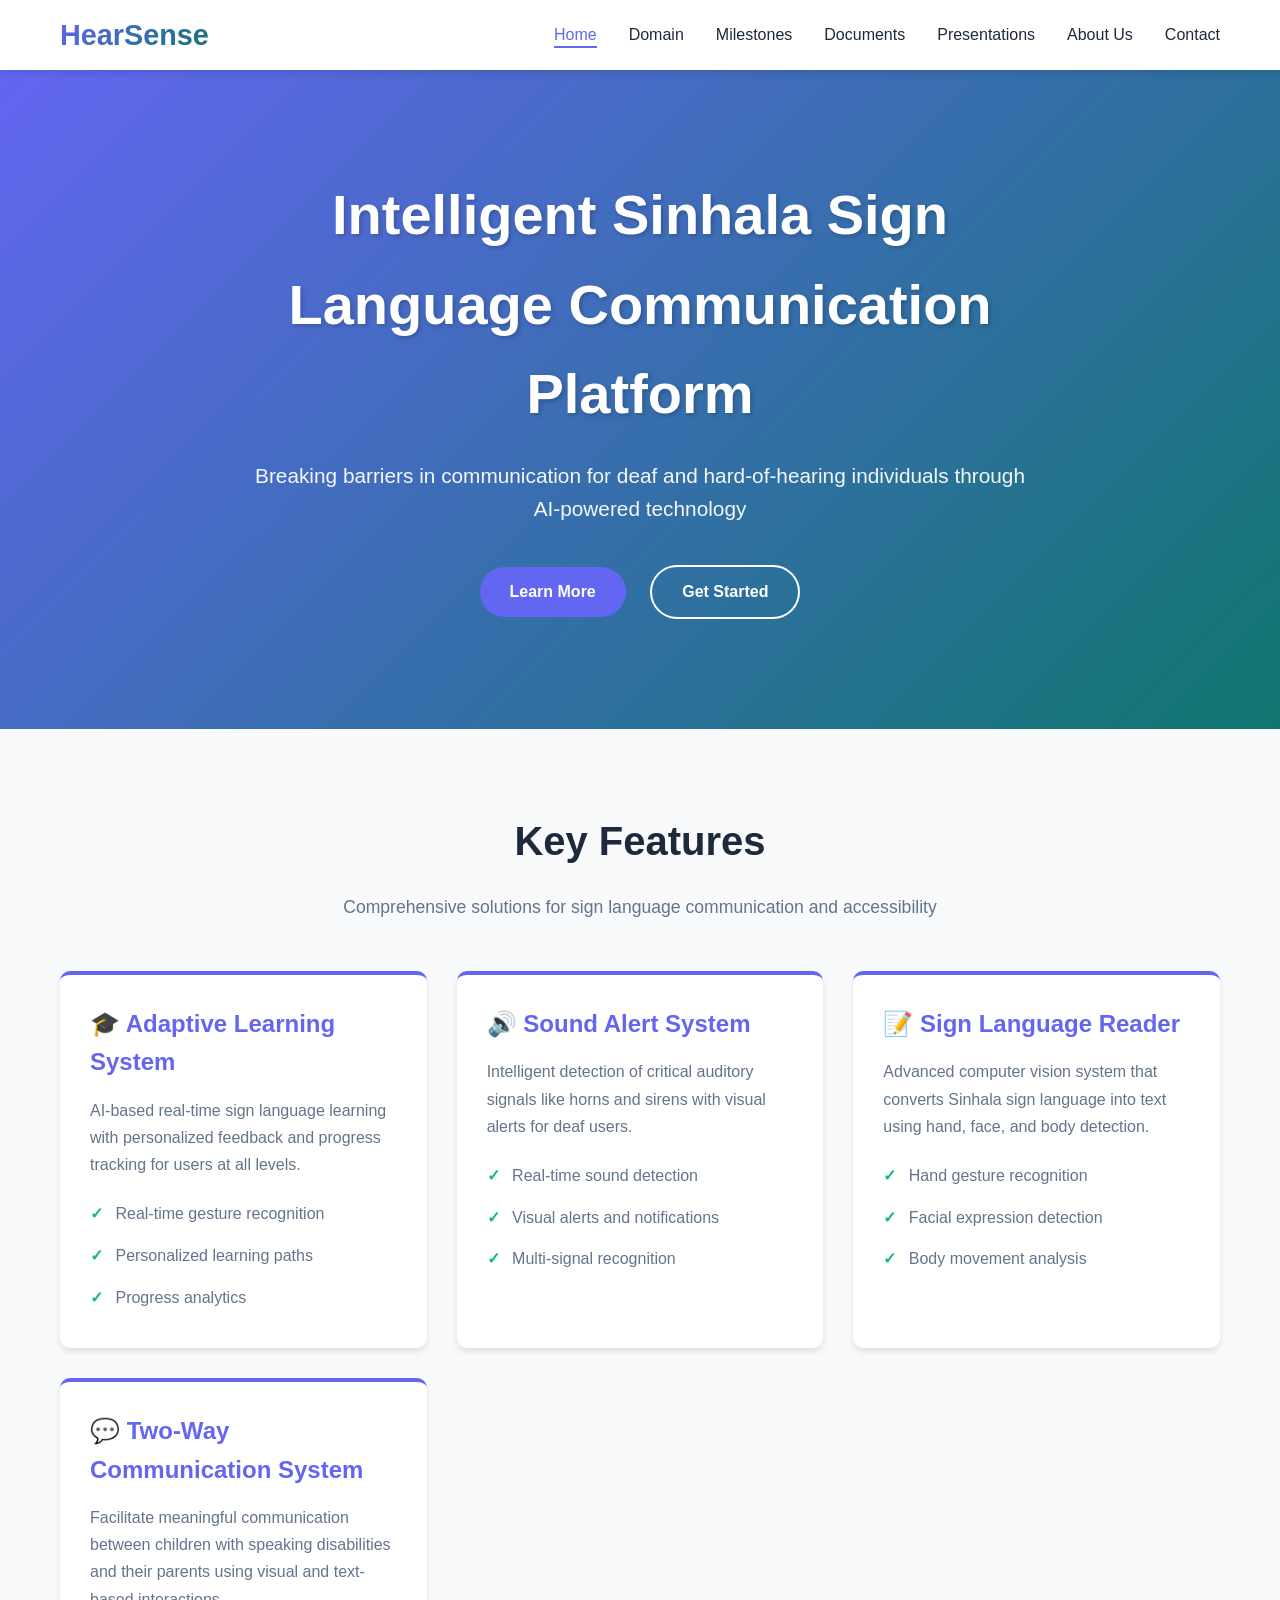
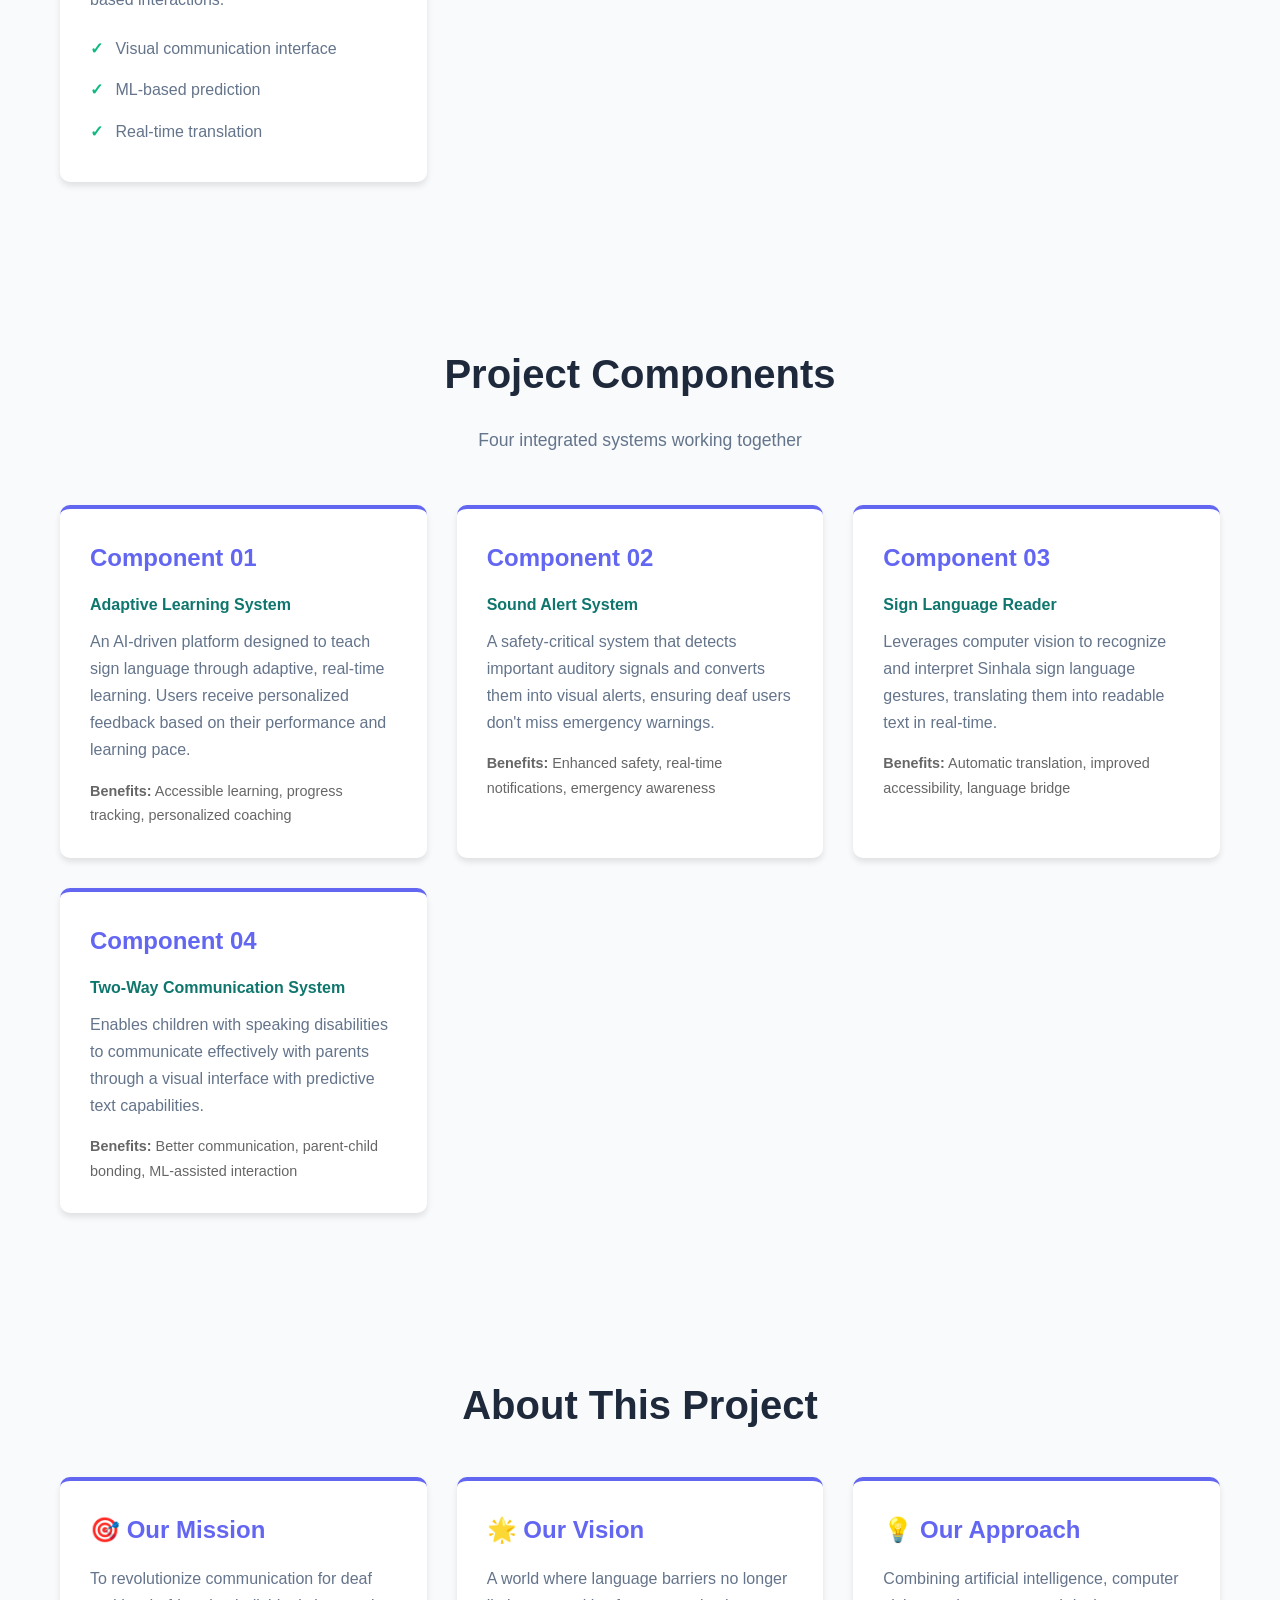
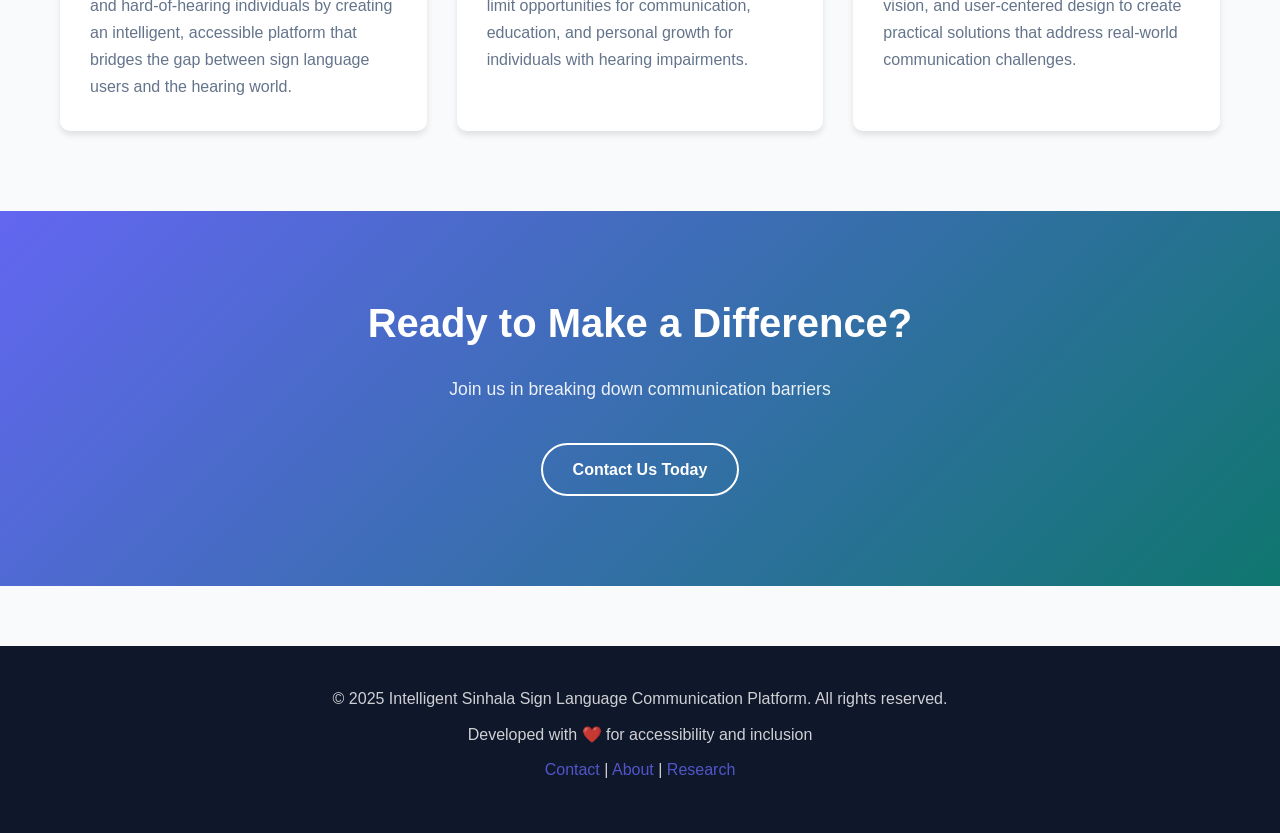
==== index.html @ 6fa2524b "Add responsive project website for Intelligent Sinhala Sign Language Communication Platform with all" ====
<!DOCTYPE html>
<html lang="en">
<head>
    <meta charset="UTF-8">
    <meta name="viewport" content="width=device-width, initial-scale=1.0">
    <title>Intelligent Sinhala Sign Language Communication Platform</title>
    <link rel="stylesheet" href="css/styles.css">
</head>
<body>
    <!-- Navigation -->
    <nav>
        <div class="navbar">
            <a href="index.html" class="logo">HearSense</a>
            <div class="menu-toggle">
                <span></span>
                <span></span>
                <span></span>
            </div>
            <ul class="nav-links">
                <li><a href="index.html">Home</a></li>
                <li><a href="domain.html">Domain</a></li>
                <li><a href="milestones.html">Milestones</a></li>
                <li><a href="documents.html">Documents</a></li>
                <li><a href="presentations.html">Presentations</a></li>
                <li><a href="about.html">About Us</a></li>
                <li><a href="contact.html">Contact</a></li>
            </ul>
        </div>
    </nav>

    <!-- Hero Section -->
    <section class="hero">
        <div class="hero-content">
            <h1>Intelligent Sinhala Sign Language Communication Platform</h1>
            <p>Breaking barriers in communication for deaf and hard-of-hearing individuals through AI-powered technology</p>
            <div>
                <a href="domain.html" class="btn btn-primary">Learn More</a>
                <a href="contact.html" class="btn btn-secondary">Get Started</a>
            </div>
        </div>
    </section>

    <!-- Features Section -->
    <section class="alternate">
        <div class="container">
            <h2 class="section-title">Key Features</h2>
            <p class="section-subtitle">Comprehensive solutions for sign language communication and accessibility</p>
            <div class="cards-grid">
                <div class="card">
                    <h3>🎓 Adaptive Learning System</h3>
                    <p>AI-based real-time sign language learning with personalized feedback and progress tracking for users at all levels.</p>
                    <ul>
                        <li>Real-time gesture recognition</li>
                        <li>Personalized learning paths</li>
                        <li>Progress analytics</li>
                    </ul>
                </div>

                <div class="card">
                    <h3>🔊 Sound Alert System</h3>
                    <p>Intelligent detection of critical auditory signals like horns and sirens with visual alerts for deaf users.</p>
                    <ul>
                        <li>Real-time sound detection</li>
                        <li>Visual alerts and notifications</li>
                        <li>Multi-signal recognition</li>
                    </ul>
                </div>

                <div class="card">
                    <h3>📝 Sign Language Reader</h3>
                    <p>Advanced computer vision system that converts Sinhala sign language into text using hand, face, and body detection.</p>
                    <ul>
                        <li>Hand gesture recognition</li>
                        <li>Facial expression detection</li>
                        <li>Body movement analysis</li>
                    </ul>
                </div>

                <div class="card">
                    <h3>💬 Two-Way Communication System</h3>
                    <p>Facilitate meaningful communication between children with speaking disabilities and their parents using visual and text-based interactions.</p>
                    <ul>
                        <li>Visual communication interface</li>
                        <li>ML-based prediction</li>
                        <li>Real-time translation</li>
                    </ul>
                </div>
            </div>
        </div>
    </section>

    <!-- Project Components Section -->
    <section>
        <div class="container">
            <h2 class="section-title">Project Components</h2>
            <p class="section-subtitle">Four integrated systems working together</p>
            <div class="cards-grid">
                <div class="card">
                    <h3>Component 01</h3>
                    <h4 style="color: #0f766e; margin-bottom: 10px;">Adaptive Learning System</h4>
                    <p>An AI-driven platform designed to teach sign language through adaptive, real-time learning. Users receive personalized feedback based on their performance and learning pace.</p>
                    <p style="margin-top: 15px; color: #666; font-size: 0.9rem;">
                        <strong>Benefits:</strong> Accessible learning, progress tracking, personalized coaching
                    </p>
                </div>

                <div class="card">
                    <h3>Component 02</h3>
                    <h4 style="color: #0f766e; margin-bottom: 10px;">Sound Alert System</h4>
                    <p>A safety-critical system that detects important auditory signals and converts them into visual alerts, ensuring deaf users don't miss emergency warnings.</p>
                    <p style="margin-top: 15px; color: #666; font-size: 0.9rem;">
                        <strong>Benefits:</strong> Enhanced safety, real-time notifications, emergency awareness
                    </p>
                </div>

                <div class="card">
                    <h3>Component 03</h3>
                    <h4 style="color: #0f766e; margin-bottom: 10px;">Sign Language Reader</h4>
                    <p>Leverages computer vision to recognize and interpret Sinhala sign language gestures, translating them into readable text in real-time.</p>
                    <p style="margin-top: 15px; color: #666; font-size: 0.9rem;">
                        <strong>Benefits:</strong> Automatic translation, improved accessibility, language bridge
                    </p>
                </div>

                <div class="card">
                    <h3>Component 04</h3>
                    <h4 style="color: #0f766e; margin-bottom: 10px;">Two-Way Communication System</h4>
                    <p>Enables children with speaking disabilities to communicate effectively with parents through a visual interface with predictive text capabilities.</p>
                    <p style="margin-top: 15px; color: #666; font-size: 0.9rem;">
                        <strong>Benefits:</strong> Better communication, parent-child bonding, ML-assisted interaction
                    </p>
                </div>
            </div>
        </div>
    </section>

    <!-- About Project Section -->
    <section class="alternate">
        <div class="container">
            <h2 class="section-title">About This Project</h2>
            <div class="cards-grid">
                <div class="card">
                    <h3>🎯 Our Mission</h3>
                    <p>To revolutionize communication for deaf and hard-of-hearing individuals by creating an intelligent, accessible platform that bridges the gap between sign language users and the hearing world.</p>
                </div>

                <div class="card">
                    <h3>🌟 Our Vision</h3>
                    <p>A world where language barriers no longer limit opportunities for communication, education, and personal growth for individuals with hearing impairments.</p>
                </div>

                <div class="card">
                    <h3>💡 Our Approach</h3>
                    <p>Combining artificial intelligence, computer vision, and user-centered design to create practical solutions that address real-world communication challenges.</p>
                </div>
            </div>
        </div>
    </section>

    <!-- CTA Section -->
    <section style="background: linear-gradient(135deg, #6366f1, #0f766e); color: white; text-align: center;">
        <div class="container">
            <h2 class="section-title" style="color: white;">Ready to Make a Difference?</h2>
            <p style="color: rgba(255,255,255,0.9); margin-bottom: 30px; font-size: 1.1rem;">
                Join us in breaking down communication barriers
            </p>
            <a href="contact.html" class="btn btn-secondary">Contact Us Today</a>
        </div>
    </section>

    <!-- Footer -->
    <footer>
        <div class="footer-content">
            <p>&copy; 2025 Intelligent Sinhala Sign Language Communication Platform. All rights reserved.</p>
            <p>Developed with ❤️ for accessibility and inclusion</p>
            <p>
                <a href="contact.html">Contact</a> | 
                <a href="about.html">About</a> | 
                <a href="domain.html">Research</a>
            </p>
        </div>
    </footer>

    <script src="js/main.js"></script>
</body>
</html>
---- css/styles.css ----
* {
    margin: 0;
    padding: 0;
    box-sizing: border-box;
}

:root {
    --primary-color: #6366f1;
    --secondary-color: #0f766e;
    --accent-color: #f97316;
    --dark-bg: #0f172a;
    --light-bg: #f8fafc;
    --text-dark: #1e293b;
    --text-light: #64748b;
    --border-color: #e2e8f0;
    --success-color: #10b981;
    --shadow: 0 4px 6px rgba(0, 0, 0, 0.1);
    --shadow-lg: 0 10px 25px rgba(0, 0, 0, 0.15);
}

body {
    font-family: 'Segoe UI', Tahoma, Geneva, Verdana, sans-serif;
    line-height: 1.6;
    color: var(--text-dark);
    background-color: var(--light-bg);
}

/* Navigation Bar */
nav {
    background: white;
    box-shadow: var(--shadow);
    position: sticky;
    top: 0;
    z-index: 1000;
    transition: all 0.3s ease;
}

.navbar {
    max-width: 1200px;
    margin: 0 auto;
    padding: 0 20px;
    display: flex;
    justify-content: space-between;
    align-items: center;
    height: 70px;
}

.logo {
    font-size: 1.8rem;
    font-weight: 700;
    background: linear-gradient(135deg, var(--primary-color), var(--secondary-color));
    -webkit-background-clip: text;
    -webkit-text-fill-color: transparent;
    background-clip: text;
    text-decoration: none;
}

.nav-links {
    display: flex;
    list-style: none;
    gap: 2rem;
    align-items: center;
}

.nav-links a {
    text-decoration: none;
    color: var(--text-dark);
    font-weight: 500;
    transition: color 0.3s ease;
    position: relative;
}

.nav-links a:hover {
    color: var(--primary-color);
}

.nav-links a::after {
    content: '';
    position: absolute;
    bottom: -5px;
    left: 0;
    width: 0;
    height: 2px;
    background: var(--primary-color);
    transition: width 0.3s ease;
}

.nav-links a:hover::after {
    width: 100%;
}

.nav-links a.active {
    color: var(--primary-color);
}

.nav-links a.active::after {
    width: 100%;
}

/* Mobile Menu */
.menu-toggle {
    display: none;
    flex-direction: column;
    cursor: pointer;
    gap: 5px;
}

.menu-toggle span {
    width: 25px;
    height: 3px;
    background: var(--text-dark);
    border-radius: 2px;
    transition: all 0.3s ease;
}

/* Hero Section */
.hero {
    background: linear-gradient(135deg, var(--primary-color), var(--secondary-color));
    color: white;
    padding: 100px 20px;
    text-align: center;
    min-height: 500px;
    display: flex;
    align-items: center;
    justify-content: center;
}

.hero-content {
    max-width: 800px;
    animation: fadeInUp 0.8s ease;
}

.hero h1 {
    font-size: 3.5rem;
    margin-bottom: 20px;
    font-weight: 800;
    text-shadow: 2px 2px 4px rgba(0, 0, 0, 0.2);
}

.hero p {
    font-size: 1.3rem;
    margin-bottom: 30px;
    opacity: 0.95;
}

.btn {
    display: inline-block;
    padding: 12px 30px;
    background: var(--accent-color);
    color: white;
    text-decoration: none;
    border: none;
    border-radius: 50px;
    cursor: pointer;
    font-size: 1rem;
    font-weight: 600;
    transition: all 0.3s ease;
    text-align: center;
    margin: 10px;
}

.btn:hover {
    transform: translateY(-2px);
    box-shadow: 0 6px 20px rgba(249, 115, 22, 0.4);
}

.btn-primary {
    background: var(--primary-color);
}

.btn-primary:hover {
    background: #4f46e5;
}

.btn-secondary {
    background: transparent;
    border: 2px solid white;
}

.btn-secondary:hover {
    background: white;
    color: var(--primary-color);
}

/* Container */
.container {
    max-width: 1200px;
    margin: 0 auto;
    padding: 0 20px;
}

/* Sections */
section {
    padding: 80px 20px;
}

section.alternate {
    background: var(--light-bg);
}

.section-title {
    text-align: center;
    font-size: 2.5rem;
    margin-bottom: 20px;
    color: var(--text-dark);
    font-weight: 800;
}

.section-subtitle {
    text-align: center;
    color: var(--text-light);
    font-size: 1.1rem;
    margin-bottom: 50px;
}

/* Cards */
.cards-grid {
    display: grid;
    grid-template-columns: repeat(auto-fit, minmax(280px, 1fr));
    gap: 30px;
    margin-top: 40px;
}

.card {
    background: white;
    border-radius: 10px;
    padding: 30px;
    box-shadow: var(--shadow);
    transition: all 0.3s ease;
    border-top: 4px solid var(--primary-color);
}

.card:hover {
    transform: translateY(-5px);
    box-shadow: var(--shadow-lg);
}

.card h3 {
    color: var(--primary-color);
    margin-bottom: 15px;
    font-size: 1.5rem;
}

.card p {
    color: var(--text-light);
    line-height: 1.7;
}

.card ul {
    list-style: none;
    margin-top: 15px;
}

.card ul li {
    padding: 8px 0;
    color: var(--text-light);
}

.card ul li:before {
    content: "✓ ";
    color: var(--success-color);
    font-weight: bold;
    margin-right: 8px;
}

/* Timeline */
.timeline {
    position: relative;
    padding: 20px 0;
}

.timeline-item {
    margin-bottom: 40px;
    padding-left: 50px;
    position: relative;
}

.timeline-item:before {
    content: '';
    position: absolute;
    left: 0;
    top: 0;
    width: 30px;
    height: 30px;
    background: var(--primary-color);
    border-radius: 50%;
    border: 3px solid white;
    box-shadow: 0 0 0 3px var(--primary-color);
}

.timeline-item:last-child:after {
    content: none;
}

.timeline-item.completed:before {
    background: var(--success-color);
    box-shadow: 0 0 0 3px var(--success-color);
}

.timeline-item h4 {
    color: var(--text-dark);
    font-size: 1.2rem;
    margin-bottom: 5px;
}

.timeline-item .date {
    color: var(--text-light);
    font-size: 0.9rem;
    margin-bottom: 8px;
}

.timeline-item p {
    color: var(--text-light);
}

/* Dropdown */
.dropdown {
    position: relative;
    display: inline-block;
    width: 100%;
}

.dropdown-btn {
    background-color: var(--primary-color);
    color: white;
    padding: 15px 20px;
    font-size: 1rem;
    border: none;
    cursor: pointer;
    width: 100%;
    border-radius: 5px;
    transition: background-color 0.3s ease;
    display: flex;
    justify-content: space-between;
    align-items: center;
}

.dropdown-btn:hover {
    background-color: #4f46e5;
}

.dropdown-content {
    display: none;
    position: absolute;
    background-color: white;
    min-width: 100%;
    box-shadow: var(--shadow-lg);
    z-index: 1;
    border-radius: 5px;
    margin-top: 10px;
    overflow: hidden;
}

.dropdown-content.show {
    display: block;
    animation: slideDown 0.3s ease;
}

.dropdown-content a {
    color: var(--text-dark);
    padding: 15px 20px;
    text-decoration: none;
    display: block;
    transition: all 0.3s ease;
}

.dropdown-content a:hover {
    background-color: var(--light-bg);
    padding-left: 30px;
}

/* Forms */
.form-group {
    margin-bottom: 20px;
}

.form-group label {
    display: block;
    margin-bottom: 8px;
    color: var(--text-dark);
    font-weight: 600;
}

.form-group input,
.form-group textarea {
    width: 100%;
    padding: 12px 15px;
    border: 1px solid var(--border-color);
    border-radius: 5px;
    font-family: inherit;
    font-size: 1rem;
    transition: border-color 0.3s ease;
}

.form-group input:focus,
.form-group textarea:focus {
    outline: none;
    border-color: var(--primary-color);
    box-shadow: 0 0 0 3px rgba(99, 102, 241, 0.1);
}

.form-group textarea {
    resize: vertical;
    min-height: 150px;
}

/* Contact Info */
.contact-info {
    display: grid;
    grid-template-columns: repeat(auto-fit, minmax(250px, 1fr));
    gap: 30px;
    margin-bottom: 40px;
}

.contact-item {
    background: white;
    padding: 25px;
    border-radius: 10px;
    box-shadow: var(--shadow);
    text-align: center;
}

.contact-item h3 {
    color: var(--primary-color);
    margin-bottom: 10px;
}

.contact-item p {
    color: var(--text-light);
}

.contact-item a {
    color: var(--primary-color);
    text-decoration: none;
    font-weight: 600;
}

/* Team Members */
.team-grid {
    display: grid;
    grid-template-columns: repeat(auto-fit, minmax(200px, 1fr));
    gap: 30px;
    margin-top: 40px;
}

.team-member {
    text-align: center;
    background: white;
    padding: 25px;
    border-radius: 10px;
    box-shadow: var(--shadow);
    transition: all 0.3s ease;
}

.team-member:hover {
    transform: translateY(-5px);
    box-shadow: var(--shadow-lg);
}

.team-member-avatar {
    width: 120px;
    height: 120px;
    background: linear-gradient(135deg, var(--primary-color), var(--secondary-color));
    border-radius: 50%;
    margin: 0 auto 15px;
    display: flex;
    align-items: center;
    justify-content: center;
    font-size: 3rem;
    color: white;
    overflow: hidden;
}

.team-member-avatar img {
    width: 100%;
    height: 100%;
    object-fit: cover;
    border-radius: 50%;
}

.team-member h3 {
    color: var(--text-dark);
    margin-bottom: 5px;
}

.team-member .role {
    color: var(--primary-color);
    font-size: 0.9rem;
    font-weight: 600;
    margin-bottom: 10px;
}

.team-member .department {
    color: var(--text-light);
    font-size: 0.85rem;
    margin-bottom: 5px;
}

.team-member .email {
    color: var(--text-light);
    font-size: 0.9rem;
    word-break: break-all;
}

/* Footer */
footer {
    background: var(--dark-bg);
    color: white;
    padding: 40px 20px;
    text-align: center;
    margin-top: 60px;
}

.footer-content {
    max-width: 1200px;
    margin: 0 auto;
}

footer p {
    margin-bottom: 10px;
    opacity: 0.8;
}

footer a {
    color: var(--primary-color);
    text-decoration: none;
}

footer a:hover {
    text-decoration: underline;
}

/* Document/Presentation List */
.file-list {
    list-style: none;
}

.file-item {
    background: white;
    padding: 20px;
    margin-bottom: 15px;
    border-radius: 8px;
    box-shadow: var(--shadow);
    display: flex;
    justify-content: space-between;
    align-items: center;
    transition: all 0.3s ease;
}

.file-item:hover {
    transform: translateX(5px);
    box-shadow: var(--shadow-lg);
}

.file-info h4 {
    margin-bottom: 5px;
    color: var(--text-dark);
}

.file-info p {
    color: var(--text-light);
    font-size: 0.9rem;
}

.file-actions {
    display: flex;
    gap: 10px;
}

.file-actions a,
.file-actions button {
    padding: 8px 15px;
    border-radius: 5px;
    text-decoration: none;
    font-size: 0.9rem;
    border: none;
    cursor: pointer;
    transition: all 0.3s ease;
}

.btn-download {
    background: var(--success-color);
    color: white;
}

.btn-download:hover {
    background: #059669;
}

.btn-view {
    background: var(--primary-color);
    color: white;
}

.btn-view:hover {
    background: #4f46e5;
}

/* Animations */
@keyframes fadeInUp {
    from {
        opacity: 0;
        transform: translateY(30px);
    }
    to {
        opacity: 1;
        transform: translateY(0);
    }
}

@keyframes slideDown {
    from {
        opacity: 0;
        transform: translateY(-10px);
    }
    to {
        opacity: 1;
        transform: translateY(0);
    }
}

@keyframes pulse {
    0%, 100% {
        opacity: 1;
    }
    50% {
        opacity: 0.7;
    }
}

.pulse {
    animation: pulse 2s infinite;
}

/* Responsive Design */
@media (max-width: 768px) {
    .nav-links {
        gap: 1rem;
    }

    .nav-links a {
        font-size: 0.9rem;
    }

    .hero h1 {
        font-size: 2rem;
    }

    .hero p {
        font-size: 1rem;
    }

    .section-title {
        font-size: 2rem;
    }

    .cards-grid {
        grid-template-columns: 1fr;
    }

    section {
        padding: 50px 20px;
    }

    .file-item {
        flex-direction: column;
        align-items: flex-start;
    }

    .file-actions {
        width: 100%;
        margin-top: 15px;
    }

    .file-actions a,
    .file-actions button {
        flex: 1;
        text-align: center;
    }

    .team-grid {
        grid-template-columns: repeat(auto-fit, minmax(150px, 1fr));
    }
}

@media (max-width: 600px) {
    .nav-links {
        gap: 0.5rem;
    }

    .nav-links a {
        font-size: 0.8rem;
    }

    .menu-toggle {
        display: flex;
    }

    .nav-links {
        display: none;
        position: absolute;
        top: 70px;
        left: 0;
        right: 0;
        background: white;
        flex-direction: column;
        gap: 0;
        box-shadow: var(--shadow-lg);
        border-radius: 0 0 10px 10px;
    }

    .nav-links.mobile-active {
        display: flex;
    }

    .nav-links a {
        padding: 15px 20px;
        border-bottom: 1px solid var(--border-color);
    }

    .hero h1 {
        font-size: 1.5rem;
    }

    .hero p {
        font-size: 0.9rem;
    }

    .btn {
        padding: 10px 20px;
        font-size: 0.9rem;
    }

    .section-title {
        font-size: 1.5rem;
    }

    .timeline-item {
        padding-left: 40px;
    }

    .dropdown-content {
        min-width: 200px;
    }
}
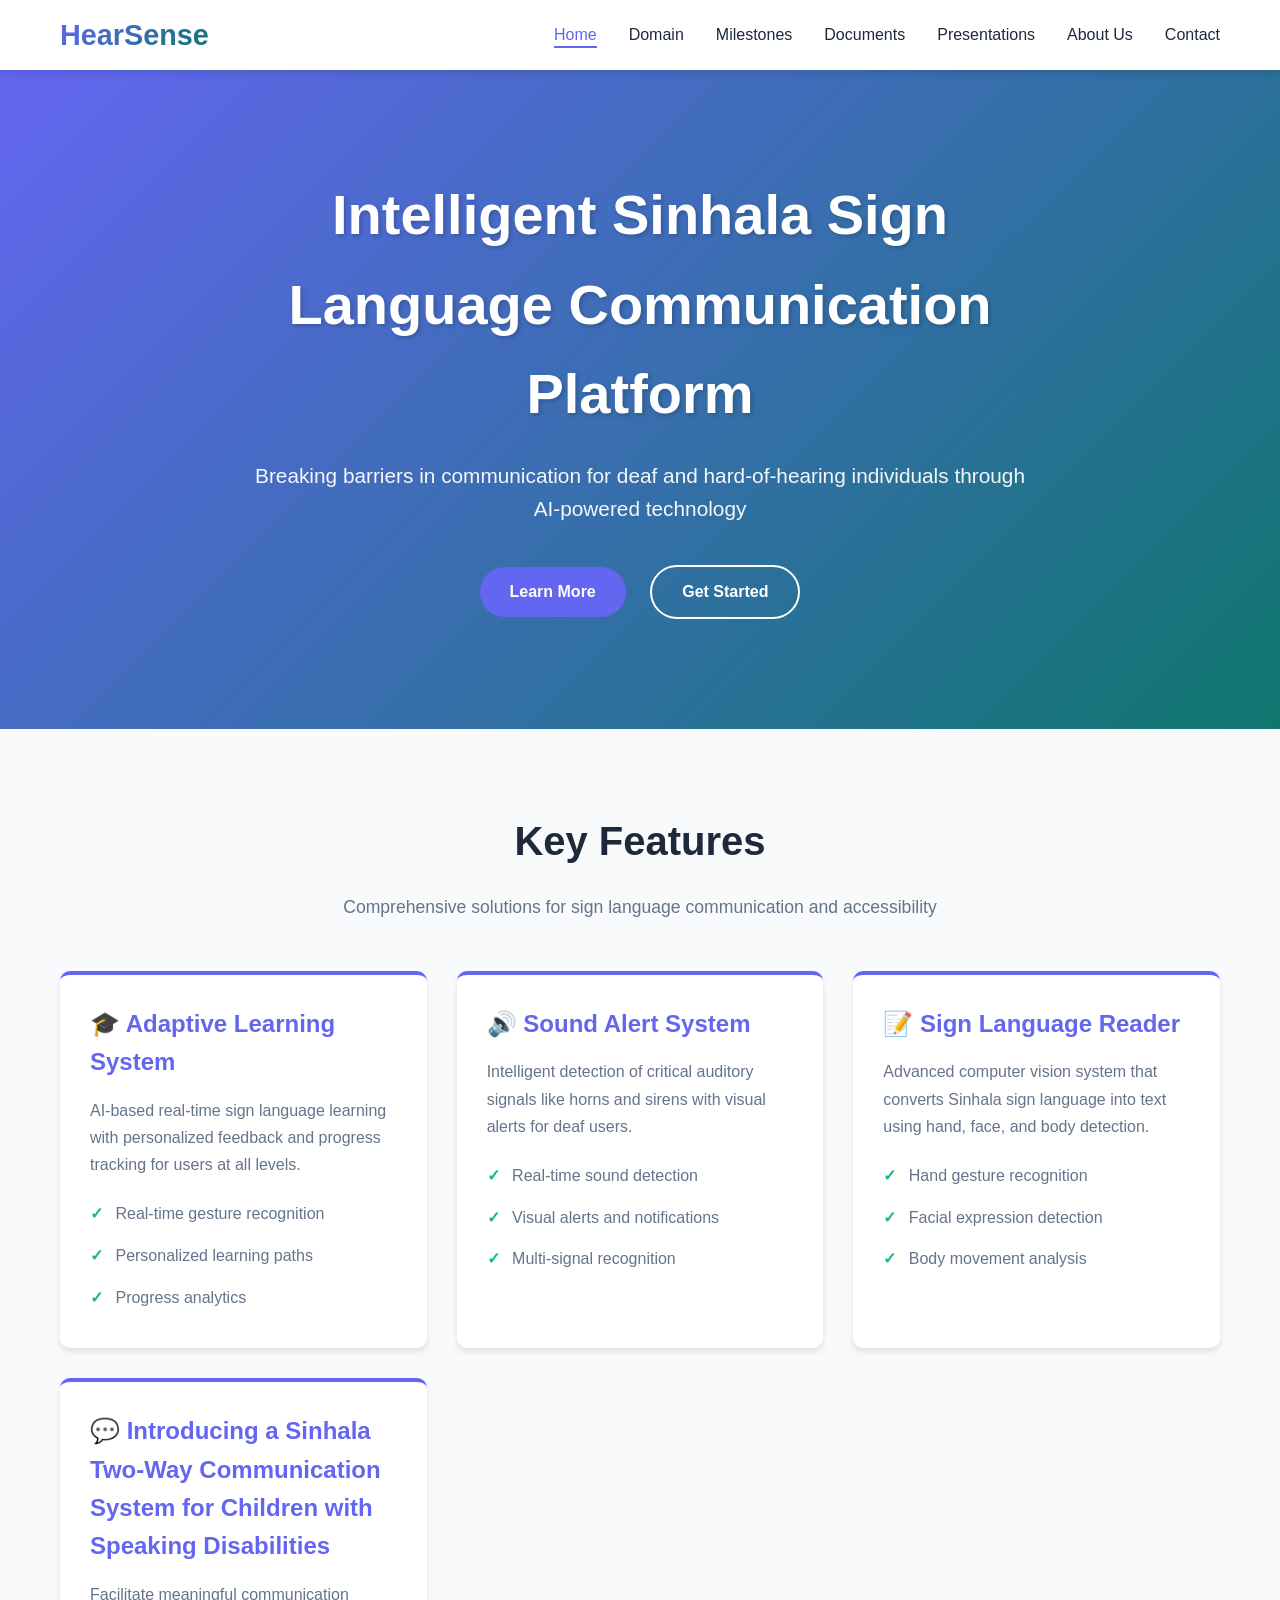
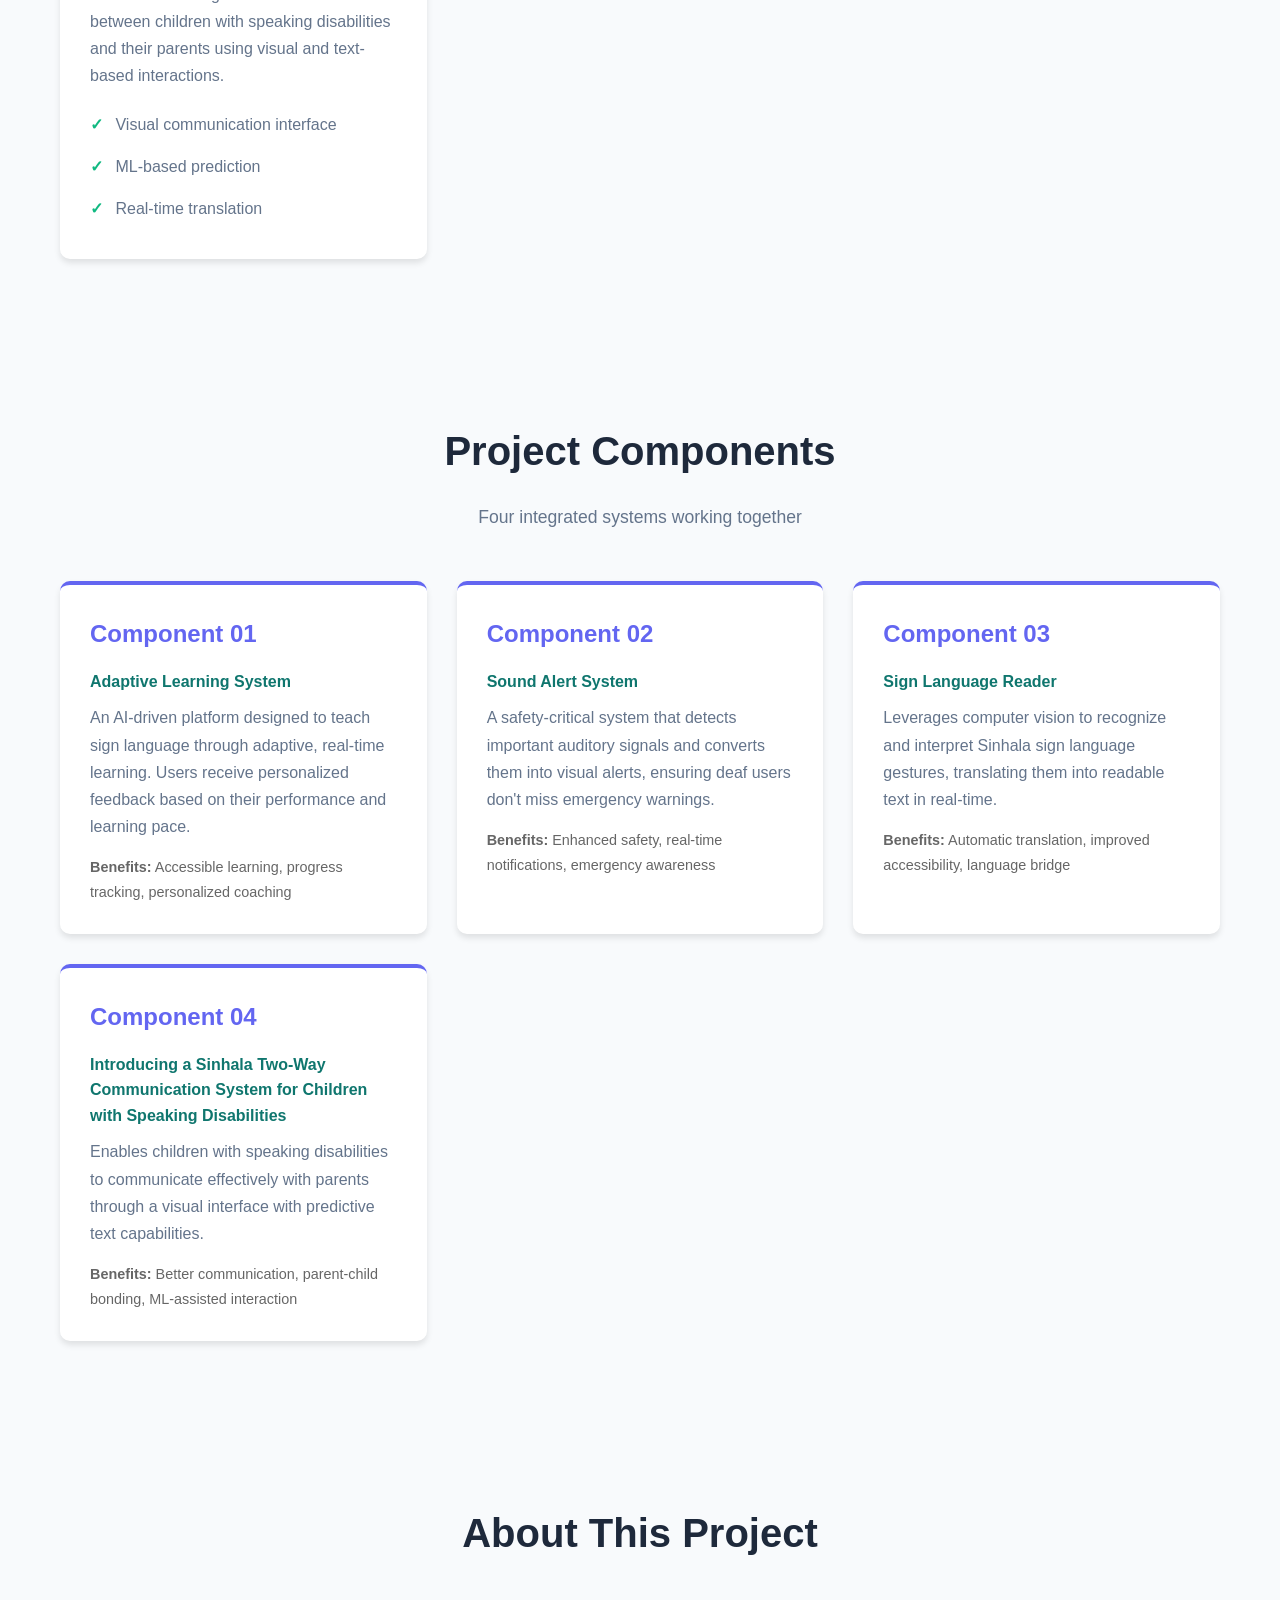
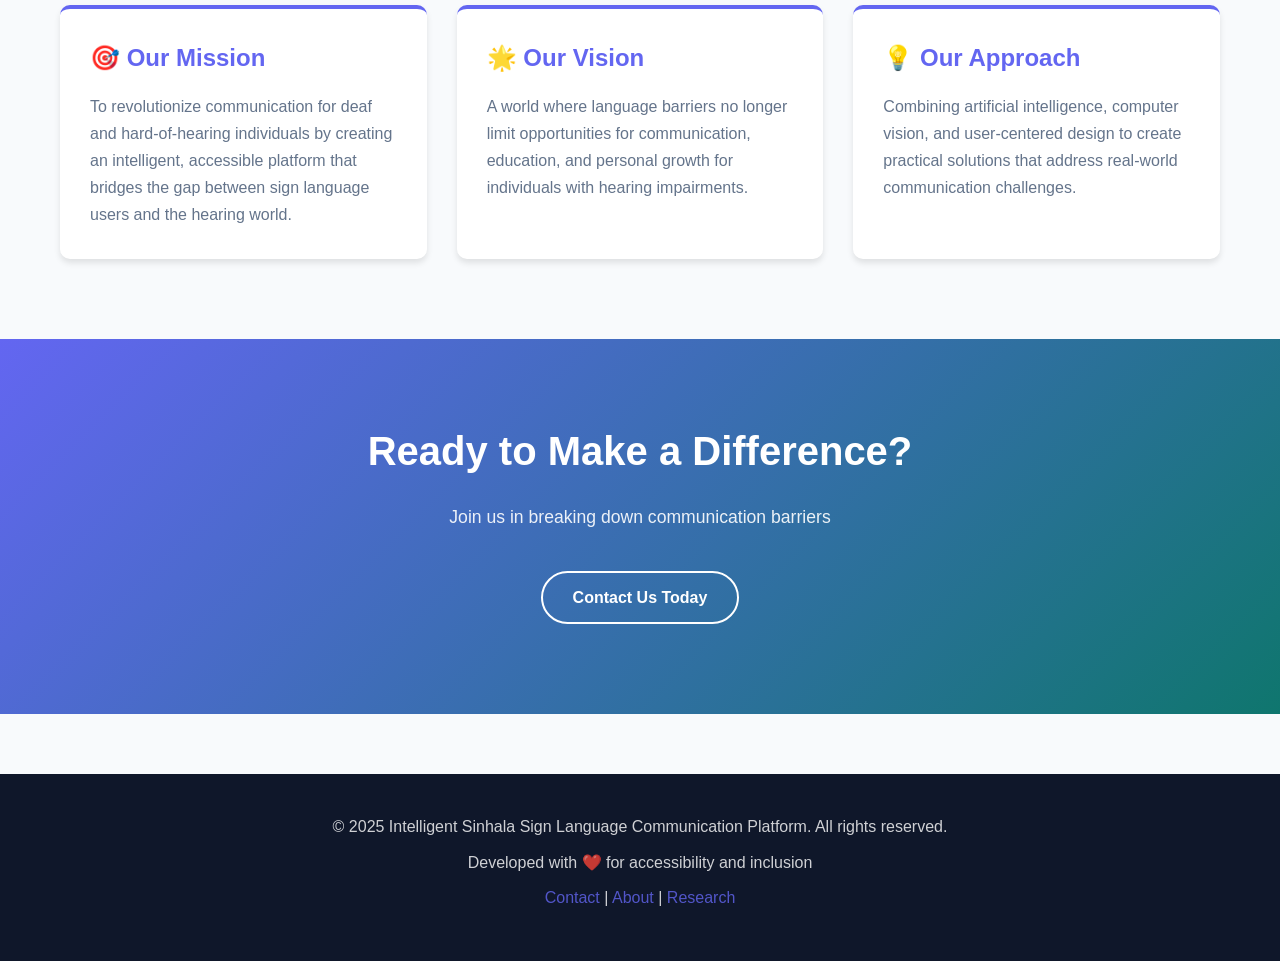
==== commit e5ef8785: "Add final reports; update project text and contact" ====
--- a/index.html
+++ b/index.html
@@ -77,7 +77,7 @@
                 </div>
 
                 <div class="card">
-                    <h3>💬 Two-Way Communication System</h3>
+                    <h3>💬 Introducing a Sinhala Two-Way Communication System for Children with Speaking Disabilities</h3>
                     <p>Facilitate meaningful communication between children with speaking disabilities and their parents using visual and text-based interactions.</p>
                     <ul>
                         <li>Visual communication interface</li>
@@ -124,7 +124,7 @@
 
                 <div class="card">
                     <h3>Component 04</h3>
-                    <h4 style="color: #0f766e; margin-bottom: 10px;">Two-Way Communication System</h4>
+                    <h4 style="color: #0f766e; margin-bottom: 10px;">Introducing a Sinhala Two-Way Communication System for Children with Speaking Disabilities</h4>
                     <p>Enables children with speaking disabilities to communicate effectively with parents through a visual interface with predictive text capabilities.</p>
                     <p style="margin-top: 15px; color: #666; font-size: 0.9rem;">
                         <strong>Benefits:</strong> Better communication, parent-child bonding, ML-assisted interaction
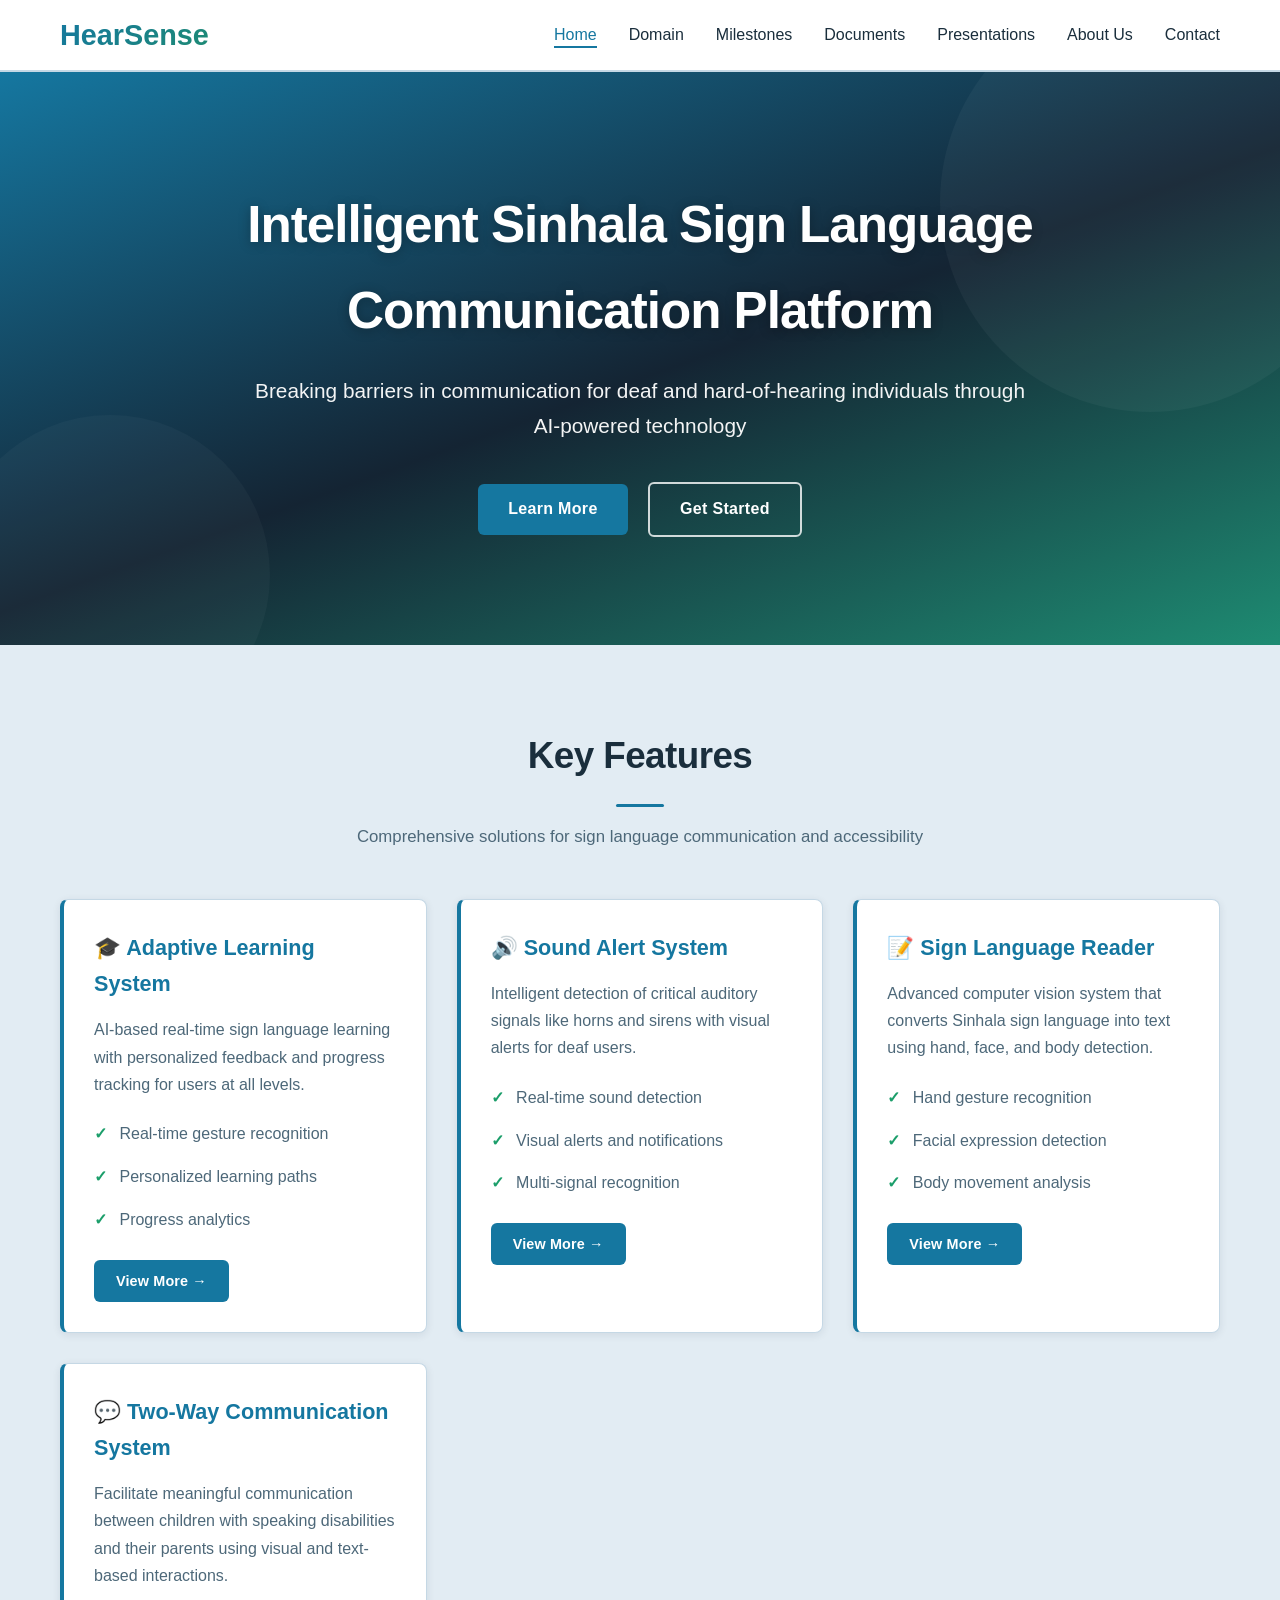
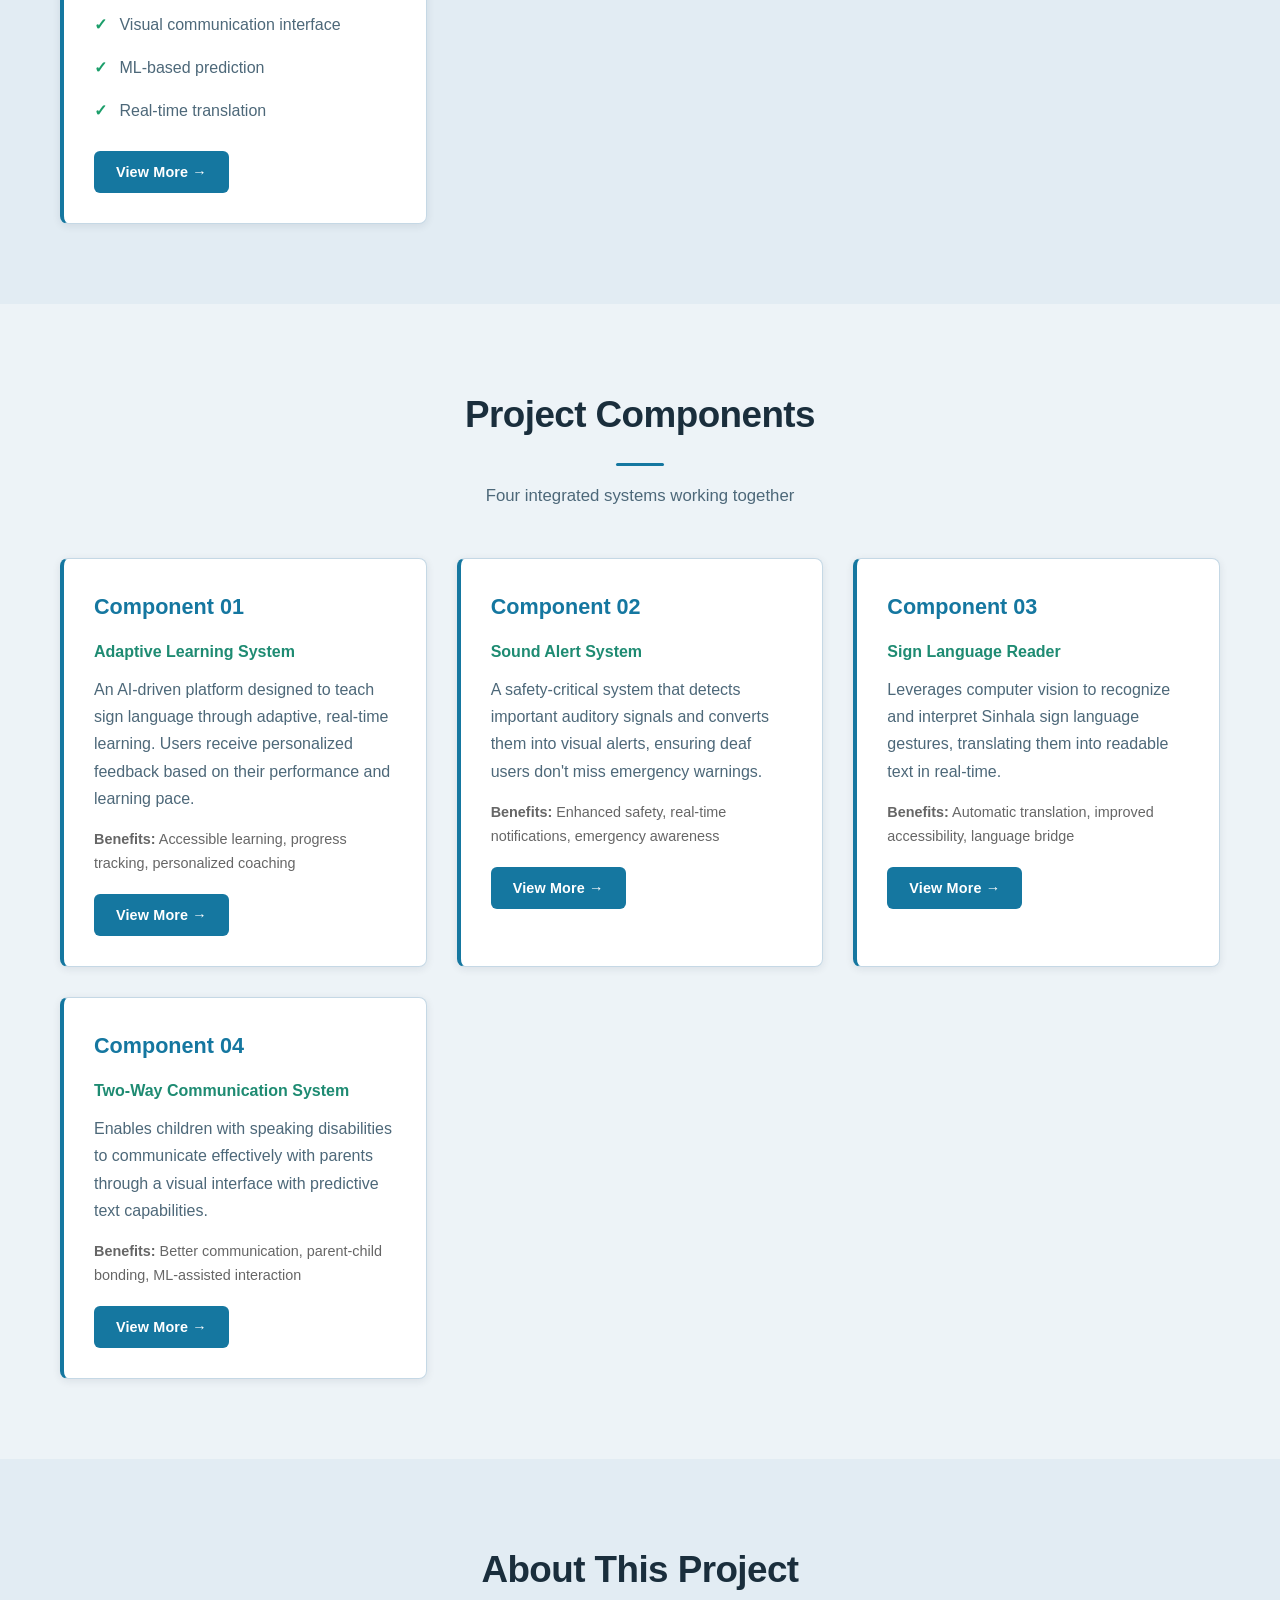
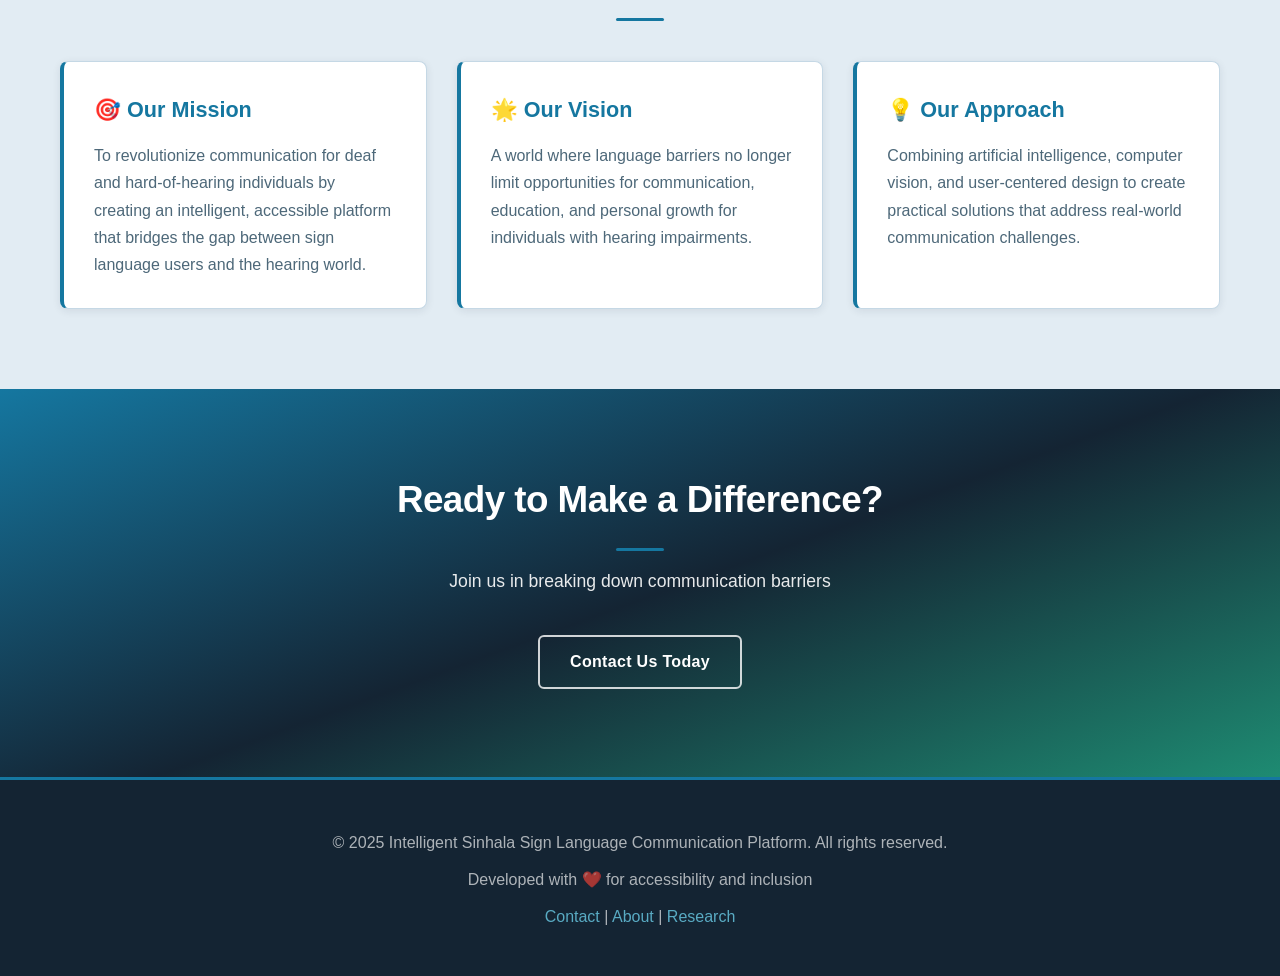
==== commit 9d31a208: "update website" ====
--- a/index.html
+++ b/index.html
@@ -54,6 +54,7 @@
                         <li>Personalized learning paths</li>
                         <li>Progress analytics</li>
                     </ul>
+                    <a href="component01.html" class="btn-view-more">View More →</a>
                 </div>
 
                 <div class="card">
@@ -64,6 +65,7 @@
                         <li>Visual alerts and notifications</li>
                         <li>Multi-signal recognition</li>
                     </ul>
+                    <a href="component02.html" class="btn-view-more">View More →</a>
                 </div>
 
                 <div class="card">
@@ -74,16 +76,18 @@
                         <li>Facial expression detection</li>
                         <li>Body movement analysis</li>
                     </ul>
+                    <a href="component03.html" class="btn-view-more">View More →</a>
                 </div>
 
                 <div class="card">
-                    <h3>💬 Introducing a Sinhala Two-Way Communication System for Children with Speaking Disabilities</h3>
+                    <h3>💬 Two-Way Communication System</h3>
                     <p>Facilitate meaningful communication between children with speaking disabilities and their parents using visual and text-based interactions.</p>
                     <ul>
                         <li>Visual communication interface</li>
                         <li>ML-based prediction</li>
                         <li>Real-time translation</li>
                     </ul>
+                    <a href="component04.html" class="btn-view-more">View More →</a>
                 </div>
             </div>
         </div>
@@ -97,38 +101,42 @@
             <div class="cards-grid">
                 <div class="card">
                     <h3>Component 01</h3>
-                    <h4 style="color: #0f766e; margin-bottom: 10px;">Adaptive Learning System</h4>
+                    <h4 style="color: #1e8b72; margin-bottom: 10px;">Adaptive Learning System</h4>
                     <p>An AI-driven platform designed to teach sign language through adaptive, real-time learning. Users receive personalized feedback based on their performance and learning pace.</p>
                     <p style="margin-top: 15px; color: #666; font-size: 0.9rem;">
                         <strong>Benefits:</strong> Accessible learning, progress tracking, personalized coaching
                     </p>
+                    <a href="component01.html" class="btn-view-more">View More →</a>
                 </div>
 
                 <div class="card">
                     <h3>Component 02</h3>
-                    <h4 style="color: #0f766e; margin-bottom: 10px;">Sound Alert System</h4>
+                    <h4 style="color: #1e8b72; margin-bottom: 10px;">Sound Alert System</h4>
                     <p>A safety-critical system that detects important auditory signals and converts them into visual alerts, ensuring deaf users don't miss emergency warnings.</p>
                     <p style="margin-top: 15px; color: #666; font-size: 0.9rem;">
                         <strong>Benefits:</strong> Enhanced safety, real-time notifications, emergency awareness
                     </p>
+                    <a href="component02.html" class="btn-view-more">View More →</a>
                 </div>
 
                 <div class="card">
                     <h3>Component 03</h3>
-                    <h4 style="color: #0f766e; margin-bottom: 10px;">Sign Language Reader</h4>
+                    <h4 style="color: #1e8b72; margin-bottom: 10px;">Sign Language Reader</h4>
                     <p>Leverages computer vision to recognize and interpret Sinhala sign language gestures, translating them into readable text in real-time.</p>
                     <p style="margin-top: 15px; color: #666; font-size: 0.9rem;">
                         <strong>Benefits:</strong> Automatic translation, improved accessibility, language bridge
                     </p>
+                    <a href="component03.html" class="btn-view-more">View More →</a>
                 </div>
 
                 <div class="card">
                     <h3>Component 04</h3>
-                    <h4 style="color: #0f766e; margin-bottom: 10px;">Introducing a Sinhala Two-Way Communication System for Children with Speaking Disabilities</h4>
+                    <h4 style="color: #1e8b72; margin-bottom: 10px;">Two-Way Communication System</h4>
                     <p>Enables children with speaking disabilities to communicate effectively with parents through a visual interface with predictive text capabilities.</p>
                     <p style="margin-top: 15px; color: #666; font-size: 0.9rem;">
                         <strong>Benefits:</strong> Better communication, parent-child bonding, ML-assisted interaction
                     </p>
+                    <a href="component04.html" class="btn-view-more">View More →</a>
                 </div>
             </div>
         </div>
@@ -158,7 +166,7 @@
     </section>
 
     <!-- CTA Section -->
-    <section style="background: linear-gradient(135deg, #6366f1, #0f766e); color: white; text-align: center;">
+    <section style="background: linear-gradient(160deg, #1577a0 0%, #142433 52%, #1e8b72 100%); color: white; text-align: center;">
         <div class="container">
             <h2 class="section-title" style="color: white;">Ready to Make a Difference?</h2>
             <p style="color: rgba(255,255,255,0.9); margin-bottom: 30px; font-size: 1.1rem;">
--- a/css/styles.css
+++ b/css/styles.css
@@ -5,22 +5,22 @@
 }
 
 :root {
-    --primary-color: #6366f1;
-    --secondary-color: #0f766e;
-    --accent-color: #f97316;
-    --dark-bg: #0f172a;
-    --light-bg: #f8fafc;
-    --text-dark: #1e293b;
-    --text-light: #64748b;
-    --border-color: #e2e8f0;
-    --success-color: #10b981;
-    --shadow: 0 4px 6px rgba(0, 0, 0, 0.1);
-    --shadow-lg: 0 10px 25px rgba(0, 0, 0, 0.15);
+    --primary-color: #1577a0;
+    --secondary-color: #1e8b72;
+    --accent-color: #d9692a;
+    --dark-bg: #142433;
+    --light-bg: #edf3f7;
+    --text-dark: #1a2e3c;
+    --text-light: #4d6879;
+    --border-color: #c5d8e5;
+    --success-color: #1b9e6a;
+    --shadow: 0 2px 8px rgba(20, 36, 51, 0.09);
+    --shadow-lg: 0 8px 28px rgba(20, 36, 51, 0.16);
 }
 
 body {
-    font-family: 'Segoe UI', Tahoma, Geneva, Verdana, sans-serif;
-    line-height: 1.6;
+    font-family: 'Segoe UI', 'Helvetica Neue', Arial, sans-serif;
+    line-height: 1.68;
     color: var(--text-dark);
     background-color: var(--light-bg);
 }
@@ -28,7 +28,8 @@
 /* Navigation Bar */
 nav {
     background: white;
-    box-shadow: var(--shadow);
+    box-shadow: none;
+    border-bottom: 2px solid var(--border-color);
     position: sticky;
     top: 0;
     z-index: 1000;
@@ -115,14 +116,40 @@
 
 /* Hero Section */
 .hero {
-    background: linear-gradient(135deg, var(--primary-color), var(--secondary-color));
-    color: white;
-    padding: 100px 20px;
+    background: linear-gradient(160deg, #1577a0 0%, #142433 52%, #1e8b72 100%);
+    color: white;
+    padding: 110px 20px 100px;
     text-align: center;
-    min-height: 500px;
+    min-height: 520px;
     display: flex;
     align-items: center;
     justify-content: center;
+    position: relative;
+    overflow: hidden;
+}
+
+.hero::before {
+    content: '';
+    position: absolute;
+    top: -80px;
+    right: -80px;
+    width: 420px;
+    height: 420px;
+    border-radius: 50%;
+    background: rgba(255, 255, 255, 0.04);
+    pointer-events: none;
+}
+
+.hero::after {
+    content: '';
+    position: absolute;
+    bottom: -90px;
+    left: -50px;
+    width: 320px;
+    height: 320px;
+    border-radius: 50%;
+    background: rgba(255, 255, 255, 0.03);
+    pointer-events: none;
 }
 
 .hero-content {
@@ -131,10 +158,11 @@
 }
 
 .hero h1 {
-    font-size: 3.5rem;
+    font-size: 3.2rem;
     margin-bottom: 20px;
-    font-weight: 800;
-    text-shadow: 2px 2px 4px rgba(0, 0, 0, 0.2);
+    font-weight: 700;
+    letter-spacing: -0.02em;
+    text-shadow: 0 2px 12px rgba(0, 0, 0, 0.28);
 }
 
 .hero p {
@@ -150,18 +178,20 @@
     color: white;
     text-decoration: none;
     border: none;
-    border-radius: 50px;
+    border-radius: 6px;
     cursor: pointer;
     font-size: 1rem;
     font-weight: 600;
-    transition: all 0.3s ease;
+    letter-spacing: 0.02em;
+    transition: all 0.25s ease;
     text-align: center;
-    margin: 10px;
+    margin: 8px;
 }
 
 .btn:hover {
     transform: translateY(-2px);
-    box-shadow: 0 6px 20px rgba(249, 115, 22, 0.4);
+    box-shadow: 0 6px 18px rgba(217, 105, 42, 0.38);
+    filter: brightness(1.08);
 }
 
 .btn-primary {
@@ -169,17 +199,22 @@
 }
 
 .btn-primary:hover {
-    background: #4f46e5;
+    background: #116288;
+    box-shadow: 0 6px 18px rgba(21, 119, 160, 0.38);
+    filter: none;
 }
 
 .btn-secondary {
     background: transparent;
-    border: 2px solid white;
+    border: 2px solid rgba(255, 255, 255, 0.8);
+    color: white;
 }
 
 .btn-secondary:hover {
-    background: white;
-    color: var(--primary-color);
+    background: rgba(255, 255, 255, 0.18);
+    color: white;
+    box-shadow: none;
+    filter: none;
 }
 
 /* Container */
@@ -195,22 +230,38 @@
 }
 
 section.alternate {
-    background: var(--light-bg);
+    background: #e2ecf3;
 }
 
 .section-title {
     text-align: center;
-    font-size: 2.5rem;
-    margin-bottom: 20px;
-    color: var(--text-dark);
-    font-weight: 800;
+    font-size: 2.3rem;
+    margin-bottom: 16px;
+    color: var(--text-dark);
+    font-weight: 700;
+    letter-spacing: -0.015em;
+    position: relative;
+    padding-bottom: 20px;
+}
+
+.section-title::after {
+    content: '';
+    position: absolute;
+    bottom: 0;
+    left: 50%;
+    transform: translateX(-50%);
+    width: 48px;
+    height: 3px;
+    background: var(--primary-color);
+    border-radius: 2px;
 }
 
 .section-subtitle {
     text-align: center;
     color: var(--text-light);
-    font-size: 1.1rem;
-    margin-bottom: 50px;
+    font-size: 1.05rem;
+    margin-bottom: 48px;
+    margin-top: 6px;
 }
 
 /* Cards */
@@ -223,22 +274,25 @@
 
 .card {
     background: white;
-    border-radius: 10px;
+    border-radius: 8px;
     padding: 30px;
     box-shadow: var(--shadow);
     transition: all 0.3s ease;
-    border-top: 4px solid var(--primary-color);
+    border: 1px solid var(--border-color);
+    border-left: 4px solid var(--primary-color);
 }
 
 .card:hover {
-    transform: translateY(-5px);
+    transform: translateY(-4px);
     box-shadow: var(--shadow-lg);
+    border-left-color: var(--accent-color);
 }
 
 .card h3 {
     color: var(--primary-color);
-    margin-bottom: 15px;
-    font-size: 1.5rem;
+    margin-bottom: 14px;
+    font-size: 1.35rem;
+    font-weight: 700;
 }
 
 .card p {
@@ -336,7 +390,7 @@
 }
 
 .dropdown-btn:hover {
-    background-color: #4f46e5;
+    background-color: #116288;
 }
 
 .dropdown-content {
@@ -396,7 +450,7 @@
 .form-group textarea:focus {
     outline: none;
     border-color: var(--primary-color);
-    box-shadow: 0 0 0 3px rgba(99, 102, 241, 0.1);
+    box-shadow: 0 0 0 3px rgba(21, 119, 160, 0.12);
 }
 
 .form-group textarea {
@@ -505,10 +559,11 @@
 /* Footer */
 footer {
     background: var(--dark-bg);
-    color: white;
-    padding: 40px 20px;
+    color: rgba(255, 255, 255, 0.82);
+    padding: 50px 20px 35px;
     text-align: center;
-    margin-top: 60px;
+    margin-top: 0;
+    border-top: 3px solid var(--primary-color);
 }
 
 .footer-content {
@@ -522,11 +577,12 @@
 }
 
 footer a {
-    color: var(--primary-color);
+    color: #6bcde8;
     text-decoration: none;
 }
 
 footer a:hover {
+    color: #9fe0f2;
     text-decoration: underline;
 }
 
@@ -593,7 +649,7 @@
 }
 
 .btn-view:hover {
-    background: #4f46e5;
+    background: #116288;
 }
 
 /* Animations */
@@ -743,3 +799,572 @@
         min-width: 200px;
     }
 }
+
+/* ============================================================
+   COMPONENT DETAIL PAGES
+   ============================================================ */
+
+/* View More Button (on index cards) */
+.btn-view-more {
+    display: inline-block;
+    margin-top: 18px;
+    padding: 9px 22px;
+    background: var(--primary-color);
+    color: white;
+    text-decoration: none;
+    border-radius: 6px;
+    font-size: 0.9rem;
+    font-weight: 600;
+    letter-spacing: 0.01em;
+    transition: all 0.25s ease;
+}
+
+.btn-view-more:hover {
+    background: #116288;
+    transform: translateY(-2px);
+    box-shadow: 0 6px 16px rgba(21, 119, 160, 0.35);
+}
+
+/* Component Hero Variations */
+.component-hero {
+    color: white;
+    padding: 90px 20px;
+    text-align: center;
+    min-height: 420px;
+    display: flex;
+    align-items: center;
+    justify-content: center;
+}
+
+.component-hero-01 {
+    background: linear-gradient(160deg, #1577a0 0%, #142433 52%, #1e8b72 100%);
+}
+
+.component-hero-02 {
+    background: linear-gradient(160deg, #1e8b72 0%, #142433 52%, #1577a0 100%);
+}
+
+.component-hero-03 {
+    background: linear-gradient(160deg, #142433 0%, #1577a0 60%, #1b7a5f 100%);
+}
+
+.component-hero-04 {
+    background: linear-gradient(160deg, #d9692a 0%, #142433 52%, #1577a0 100%);
+}
+
+/* Component Badge */
+.component-badge {
+    display: inline-block;
+    background: rgba(255, 255, 255, 0.25);
+    color: white;
+    font-size: 0.85rem;
+    font-weight: 700;
+    letter-spacing: 0.1em;
+    text-transform: uppercase;
+    padding: 6px 18px;
+    border-radius: 50px;
+    margin-bottom: 20px;
+    border: 1px solid rgba(255, 255, 255, 0.4);
+}
+
+/* Component Intro Card */
+.component-intro-card {
+    background: white;
+    border-left: 5px solid var(--primary-color);
+    border-radius: 10px;
+    padding: 35px 40px;
+    box-shadow: var(--shadow);
+    max-width: 900px;
+    margin: 0 auto;
+    line-height: 1.85;
+    color: var(--text-dark);
+}
+
+.component-intro-card p + p {
+    margin-top: 15px;
+}
+
+/* Problem / Solution Cards */
+.problem-card {
+    border-top-color: #ef4444;
+}
+
+.problem-card h3 {
+    color: #ef4444;
+}
+
+.problem-list li,
+.solution-list li {
+    padding: 7px 0;
+    color: var(--text-light);
+    border-bottom: 1px dashed var(--border-color);
+}
+
+.problem-list li:last-child,
+.solution-list li:last-child {
+    border-bottom: none;
+}
+
+.problem-list li::before {
+    content: "✗ ";
+    color: #ef4444;
+    font-weight: bold;
+    margin-right: 6px;
+}
+
+.solution-list li::before {
+    content: "✓ ";
+    color: var(--success-color);
+    font-weight: bold;
+    margin-right: 6px;
+}
+
+.solution-card {
+    border-top-color: var(--success-color);
+}
+
+.solution-card h3 {
+    color: var(--success-color);
+}
+
+/* How It Works Step Grid */
+.how-it-works-grid {
+    display: grid;
+    grid-template-columns: repeat(auto-fit, minmax(260px, 1fr));
+    gap: 25px;
+    margin-top: 40px;
+}
+
+.step-card {
+    background: white;
+    border-radius: 8px;
+    padding: 28px 25px;
+    box-shadow: var(--shadow);
+    transition: all 0.3s ease;
+    border: 1px solid var(--border-color);
+    border-left: 4px solid var(--primary-color);
+    position: relative;
+}
+
+.step-card:hover {
+    transform: translateY(-4px);
+    box-shadow: var(--shadow-lg);
+}
+
+.step-number {
+    width: 42px;
+    height: 42px;
+    background: var(--primary-color);
+    color: white;
+    border-radius: 50%;
+    display: flex;
+    align-items: center;
+    justify-content: center;
+    font-size: 1.2rem;
+    font-weight: 800;
+    margin-bottom: 14px;
+}
+
+.step-card h4 {
+    color: var(--text-dark);
+    font-size: 1.05rem;
+    margin-bottom: 8px;
+}
+
+.step-card p {
+    color: var(--text-light);
+    font-size: 0.95rem;
+    line-height: 1.65;
+}
+
+/* AI Cards */
+.ai-card {
+    text-align: center;
+}
+
+.ai-icon {
+    font-size: 2.5rem;
+    margin-bottom: 12px;
+}
+
+.ai-subtitle {
+    color: var(--text-light);
+    font-size: 0.85rem;
+    font-weight: 600;
+    text-transform: uppercase;
+    letter-spacing: 0.06em;
+    margin-bottom: 10px;
+}
+
+/* Result Banner */
+.result-banner {
+    background: linear-gradient(135deg, #6366f1, #7c3aed);
+    color: white;
+    border-radius: 10px;
+    padding: 20px 30px;
+    margin-top: 30px;
+    text-align: center;
+    font-size: 1.05rem;
+    line-height: 1.6;
+}
+
+/* Stat Highlight */
+.stat-highlight {
+    font-size: 3rem;
+    font-weight: 800;
+    color: var(--primary-color);
+    line-height: 1;
+    margin: 12px 0;
+}
+
+/* Audience Grid */
+.audience-grid {
+    display: grid;
+    grid-template-columns: repeat(auto-fit, minmax(260px, 1fr));
+    gap: 20px;
+    margin-top: 30px;
+}
+
+.audience-item {
+    background: white;
+    border-radius: 8px;
+    padding: 18px 22px;
+    box-shadow: var(--shadow);
+    font-size: 1rem;
+    color: var(--text-dark);
+    font-weight: 500;
+    border-left: 4px solid var(--primary-color);
+    transition: all 0.3s ease;
+}
+
+.audience-item:hover {
+    transform: translateX(4px);
+    box-shadow: var(--shadow-lg);
+}
+
+/* Purpose Badges */
+.purpose-badges {
+    display: flex;
+    flex-wrap: wrap;
+    gap: 12px;
+    justify-content: center;
+    margin: 10px 0;
+}
+
+.purpose-badge {
+    background: rgba(255, 255, 255, 0.2);
+    color: white;
+    border: 1px solid rgba(255, 255, 255, 0.4);
+    border-radius: 50px;
+    padding: 8px 20px;
+    font-size: 0.9rem;
+    font-weight: 500;
+}
+
+/* Sound Items */
+.sound-items {
+    display: flex;
+    flex-wrap: wrap;
+    gap: 10px;
+    margin-top: 15px;
+}
+
+.sound-item {
+    background: var(--light-bg);
+    border: 1px solid var(--border-color);
+    border-radius: 6px;
+    padding: 7px 14px;
+    font-size: 0.9rem;
+    color: var(--text-dark);
+    font-weight: 500;
+}
+
+/* Scenario Box */
+.scenario-box {
+    background: white;
+    border-radius: 12px;
+    padding: 30px 35px;
+    margin-top: 40px;
+    box-shadow: var(--shadow-lg);
+    border-left: 5px solid #ef4444;
+}
+
+.scenario-box h3 {
+    color: var(--text-dark);
+    margin-bottom: 12px;
+    font-size: 1.2rem;
+}
+
+.scenario-box p {
+    color: var(--text-light);
+    line-height: 1.7;
+    margin-bottom: 12px;
+}
+
+.scenario-alert {
+    background: #fee2e2;
+    border: 2px solid #ef4444;
+    border-radius: 8px;
+    padding: 16px 22px;
+    display: flex;
+    align-items: center;
+    gap: 18px;
+    margin: 15px 0;
+}
+
+.scenario-icon {
+    font-size: 2.5rem;
+}
+
+.priority-tag {
+    display: inline-block;
+    padding: 3px 12px;
+    border-radius: 50px;
+    font-size: 0.8rem;
+    font-weight: 700;
+    margin-top: 4px;
+    text-transform: uppercase;
+    letter-spacing: 0.05em;
+}
+
+.priority-tag.high {
+    background: #ef4444;
+    color: white;
+}
+
+/* Priority Cards */
+.priority-grid {
+    display: grid;
+    grid-template-columns: repeat(auto-fit, minmax(280px, 1fr));
+    gap: 30px;
+    margin-top: 40px;
+}
+
+.priority-header {
+    margin-bottom: 12px;
+}
+
+.priority-label {
+    display: inline-block;
+    padding: 5px 14px;
+    border-radius: 50px;
+    font-size: 0.8rem;
+    font-weight: 700;
+    text-transform: uppercase;
+    letter-spacing: 0.08em;
+}
+
+.priority-label.emergency {
+    background: #ef4444;
+    color: white;
+}
+
+.priority-label.warning {
+    background: #f59e0b;
+    color: white;
+}
+
+.priority-label.silent {
+    background: var(--text-light);
+    color: white;
+}
+
+.priority-emergency {
+    border-top-color: #ef4444;
+}
+
+.priority-warning {
+    border-top-color: #f59e0b;
+}
+
+.priority-silent {
+    border-top-color: var(--text-light);
+}
+
+.priority-effects {
+    margin-top: 18px;
+    padding-top: 14px;
+    border-top: 1px solid var(--border-color);
+}
+
+.priority-effects p {
+    color: var(--text-dark);
+    font-size: 0.9rem;
+    margin-bottom: 8px;
+}
+
+.priority-effects ul li {
+    font-size: 0.9rem;
+}
+
+/* Three Signal Grid (Component 03) */
+.three-signal-grid {
+    display: grid;
+    grid-template-columns: repeat(auto-fit, minmax(200px, 1fr));
+    gap: 25px;
+    margin-top: 35px;
+}
+
+.signal-card {
+    background: white;
+    border-radius: 8px;
+    padding: 28px 22px;
+    text-align: center;
+    box-shadow: var(--shadow);
+    border: 1px solid var(--border-color);
+    border-left: 4px solid var(--primary-color);
+    transition: all 0.3s ease;
+}
+
+.signal-card:hover {
+    transform: translateY(-4px);
+    box-shadow: var(--shadow-lg);
+}
+
+.signal-icon {
+    font-size: 2.8rem;
+    margin-bottom: 12px;
+}
+
+.signal-card h4 {
+    color: var(--text-dark);
+    font-size: 1.05rem;
+    margin-bottom: 8px;
+}
+
+.signal-card p {
+    color: var(--text-light);
+    font-size: 0.9rem;
+}
+
+/* Benefit Grid (Component 03) */
+.benefit-grid {
+    display: grid;
+    grid-template-columns: repeat(auto-fit, minmax(260px, 1fr));
+    gap: 25px;
+    margin-top: 40px;
+}
+
+.benefit-card {
+    text-align: center;
+}
+
+.benefit-icon {
+    font-size: 2.5rem;
+    margin-bottom: 12px;
+}
+
+/* Interface Cards (Component 04) */
+.interface-card {
+    border-top-width: 6px;
+}
+
+.child-interface {
+    border-top-color: #f97316;
+}
+
+.parent-interface {
+    border-top-color: #6366f1;
+}
+
+.interface-badge {
+    display: inline-block;
+    background: #f97316;
+    color: white;
+    font-size: 0.8rem;
+    font-weight: 700;
+    text-transform: uppercase;
+    letter-spacing: 0.07em;
+    padding: 4px 14px;
+    border-radius: 50px;
+    margin-bottom: 12px;
+}
+
+.parent-badge {
+    background: #6366f1;
+}
+
+.example-output {
+    margin-top: 15px;
+    background: #fef3c7;
+    border: 1px solid #f59e0b;
+    border-radius: 6px;
+    padding: 10px 16px;
+    font-size: 0.95rem;
+    color: #92400e;
+}
+
+/* Category Grid (Component 04) */
+.category-grid {
+    display: grid;
+    grid-template-columns: repeat(auto-fit, minmax(175px, 1fr));
+    gap: 22px;
+    margin-top: 35px;
+}
+
+.category-card {
+    background: white;
+    border-radius: 8px;
+    padding: 28px 20px;
+    text-align: center;
+    box-shadow: var(--shadow);
+    transition: all 0.3s ease;
+    border: 1px solid var(--border-color);
+    border-left: 4px solid var(--primary-color);
+}
+
+.category-card:hover {
+    transform: translateY(-5px);
+    box-shadow: var(--shadow-lg);
+}
+
+.category-icon {
+    font-size: 2.8rem;
+    margin-bottom: 10px;
+}
+
+.category-card h3 {
+    color: var(--text-dark);
+    font-size: 1.05rem;
+    margin-bottom: 8px;
+}
+
+.category-card p {
+    color: var(--text-light);
+    font-size: 0.88rem;
+    margin-bottom: 10px;
+}
+
+.category-example {
+    background: var(--light-bg);
+    border-radius: 6px;
+    padding: 6px 12px;
+    font-size: 0.85rem;
+    color: var(--primary-color);
+    font-weight: 600;
+    font-style: italic;
+}
+
+/* Responsive for component pages */
+@media (max-width: 768px) {
+    .component-intro-card {
+        padding: 24px 20px;
+    }
+
+    .how-it-works-grid {
+        grid-template-columns: 1fr;
+    }
+
+    .three-signal-grid {
+        grid-template-columns: 1fr;
+    }
+
+    .category-grid {
+        grid-template-columns: repeat(2, 1fr);
+    }
+
+    .purpose-badges {
+        flex-direction: column;
+        align-items: center;
+    }
+}
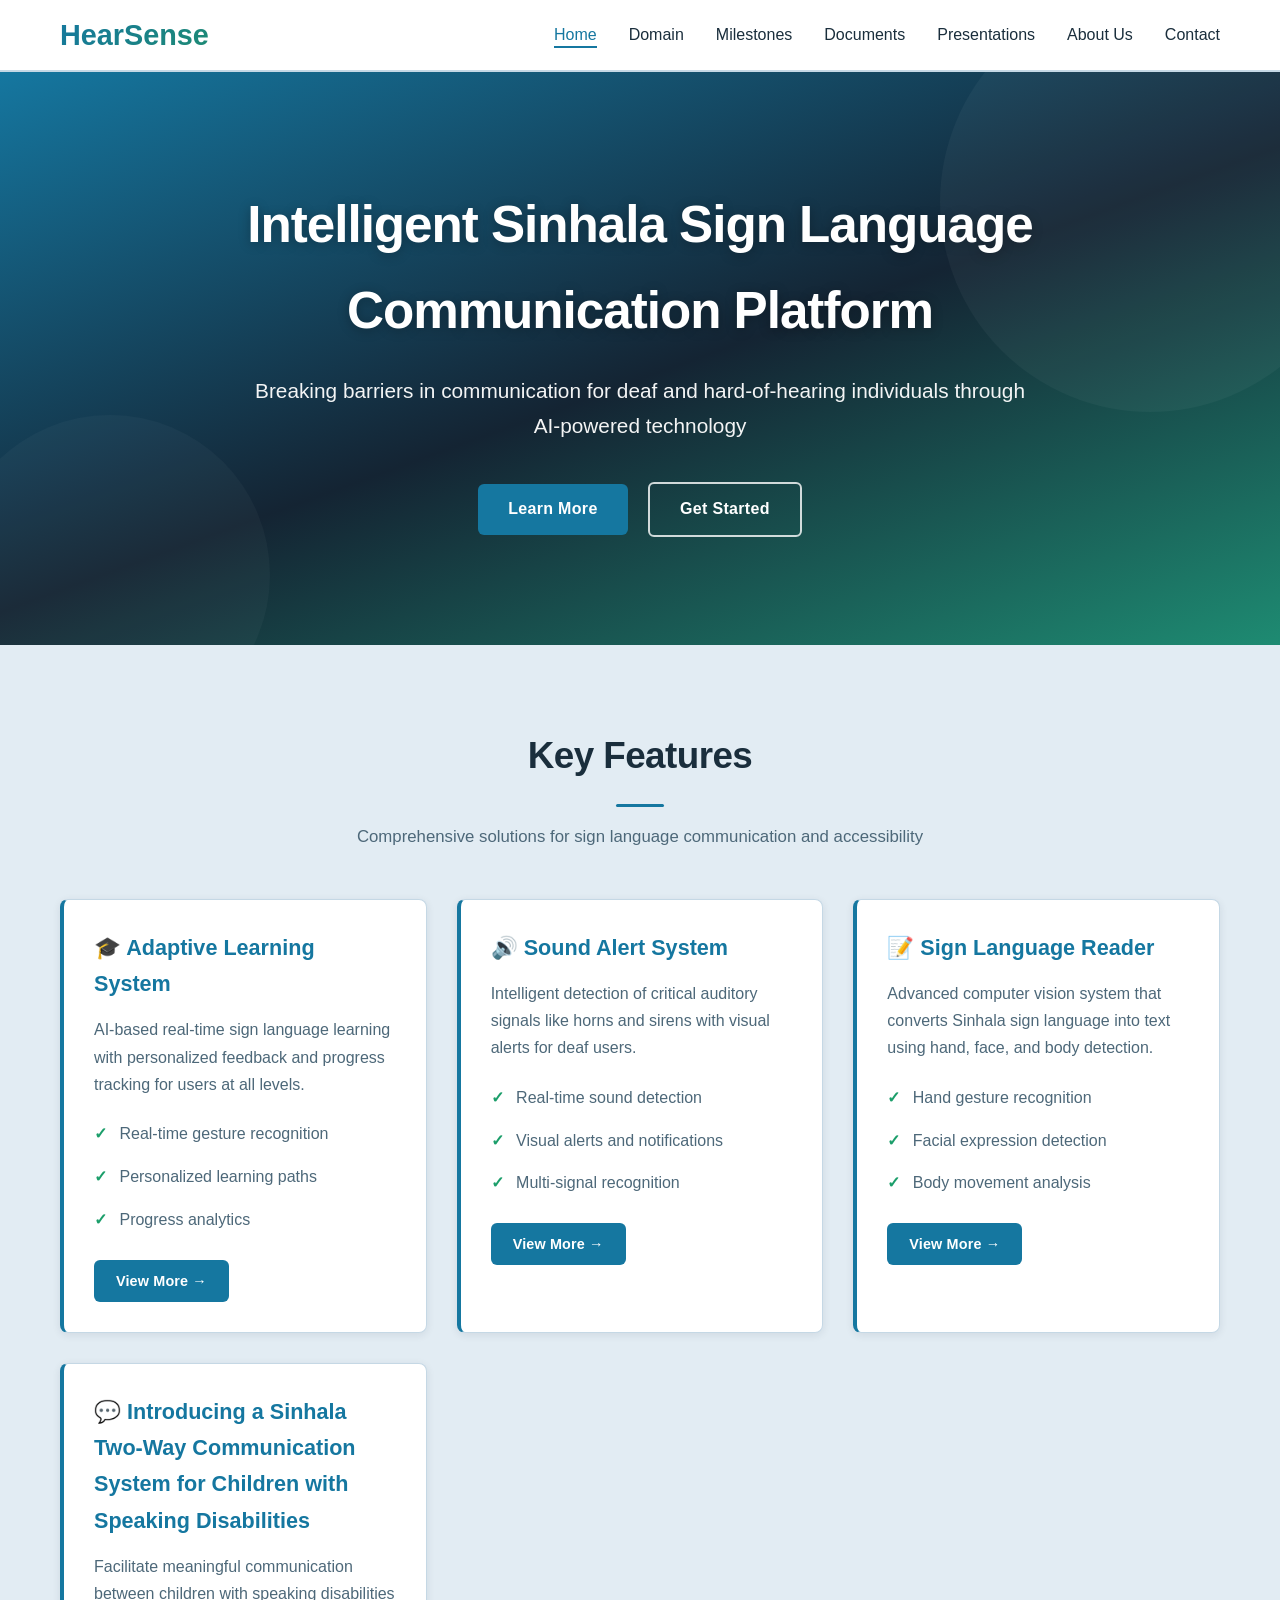
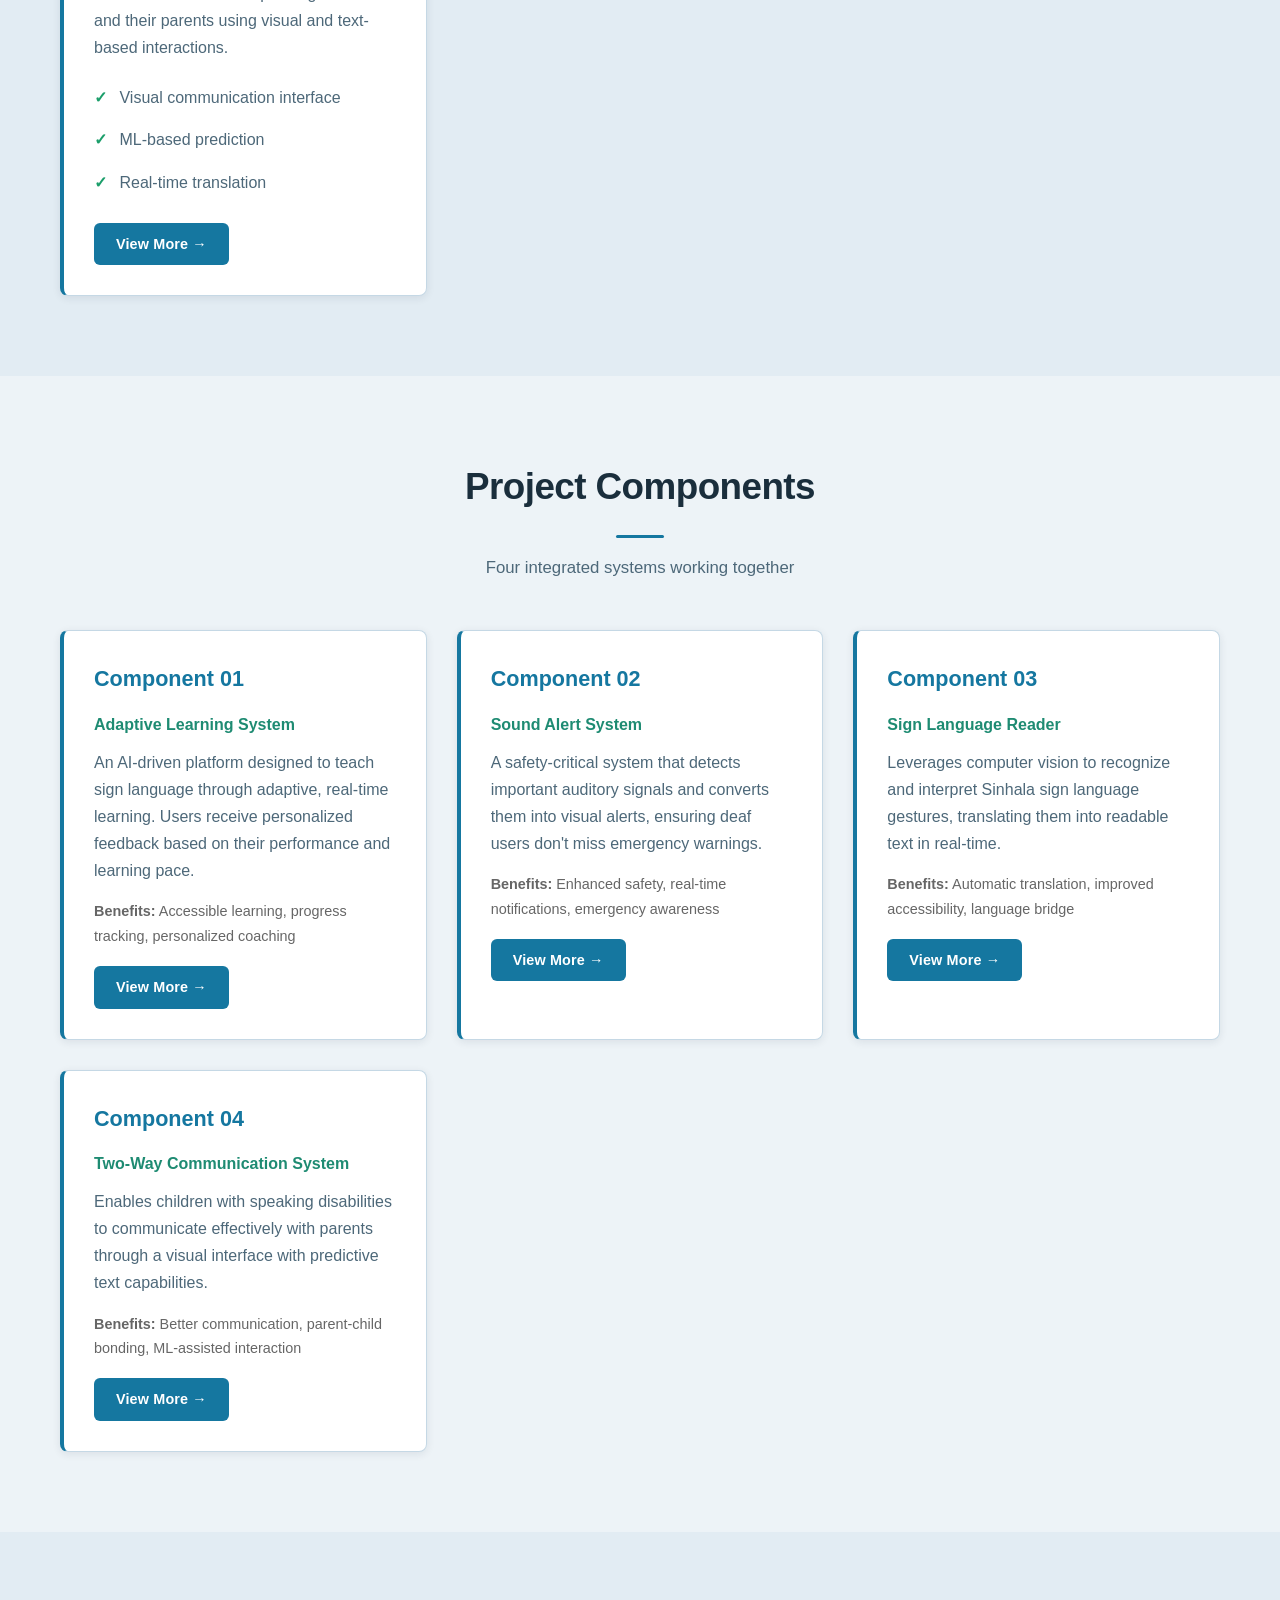
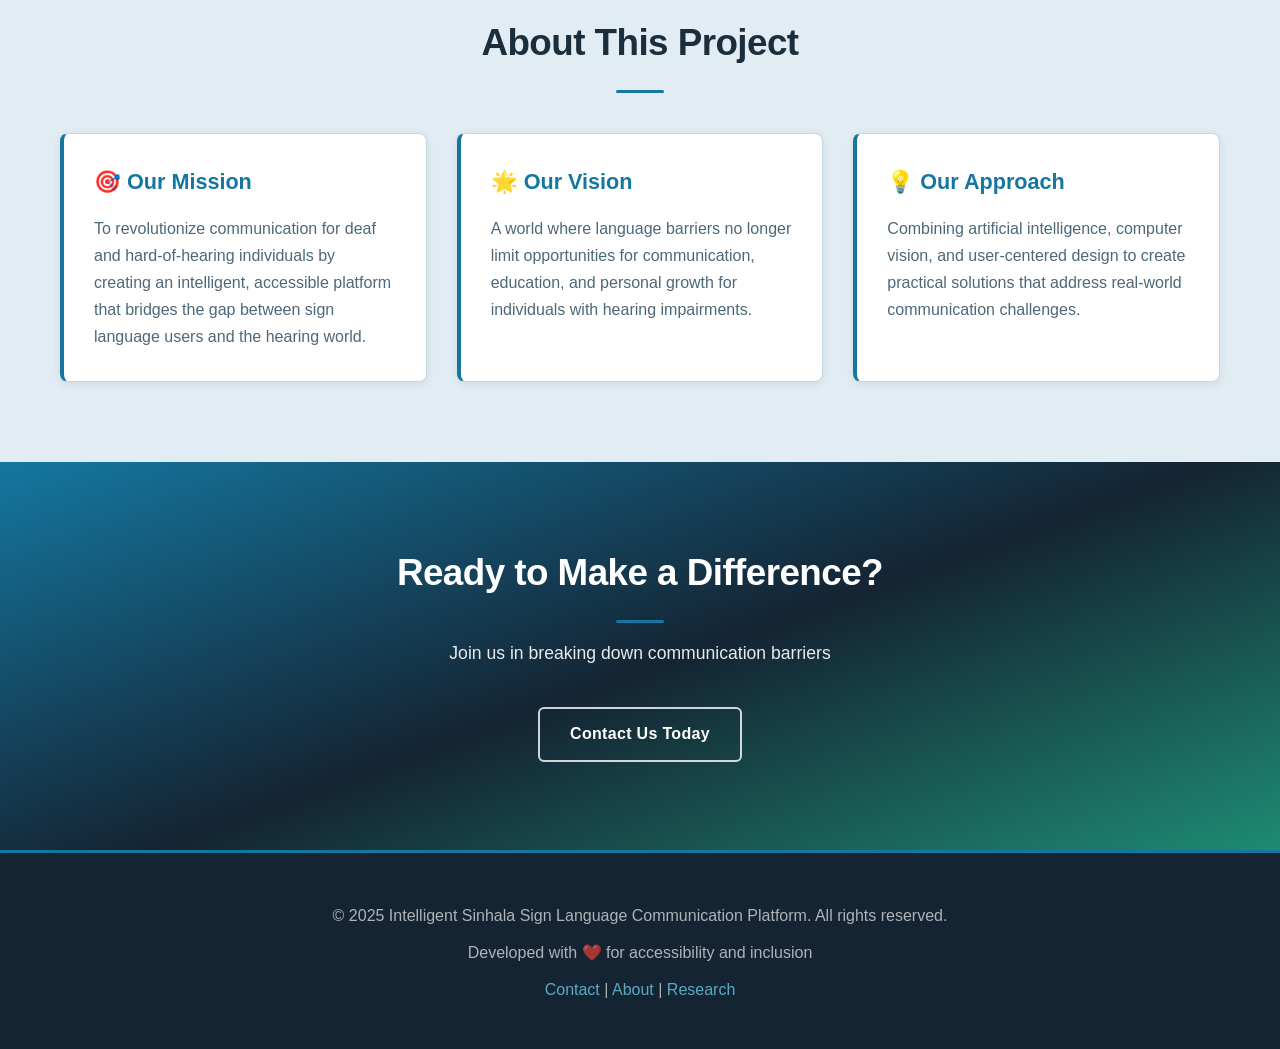
==== commit 4ed58638: "Merge branch 'main' into thedini" ====
--- a/index.html
+++ b/index.html
@@ -80,7 +80,7 @@
                 </div>
 
                 <div class="card">
-                    <h3>💬 Two-Way Communication System</h3>
+                    <h3>💬 Introducing a Sinhala Two-Way Communication System for Children with Speaking Disabilities</h3>
                     <p>Facilitate meaningful communication between children with speaking disabilities and their parents using visual and text-based interactions.</p>
                     <ul>
                         <li>Visual communication interface</li>
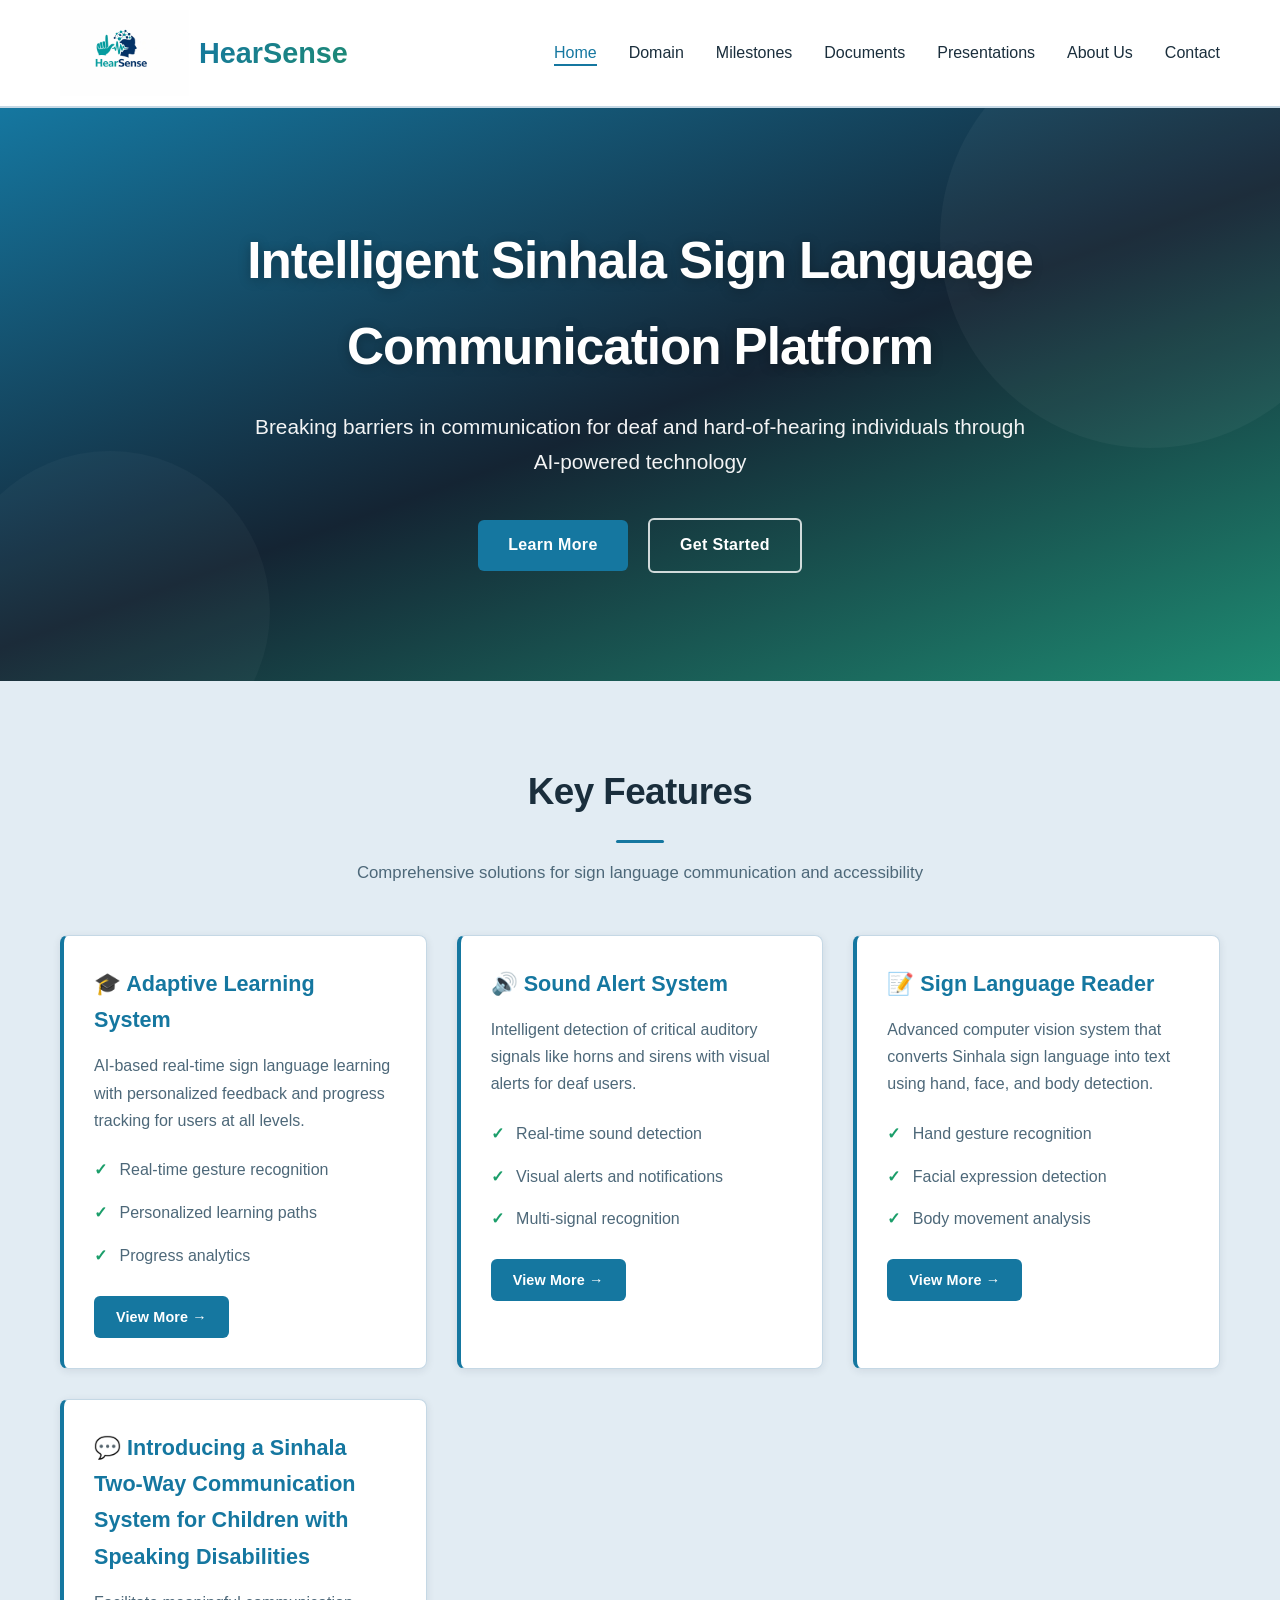
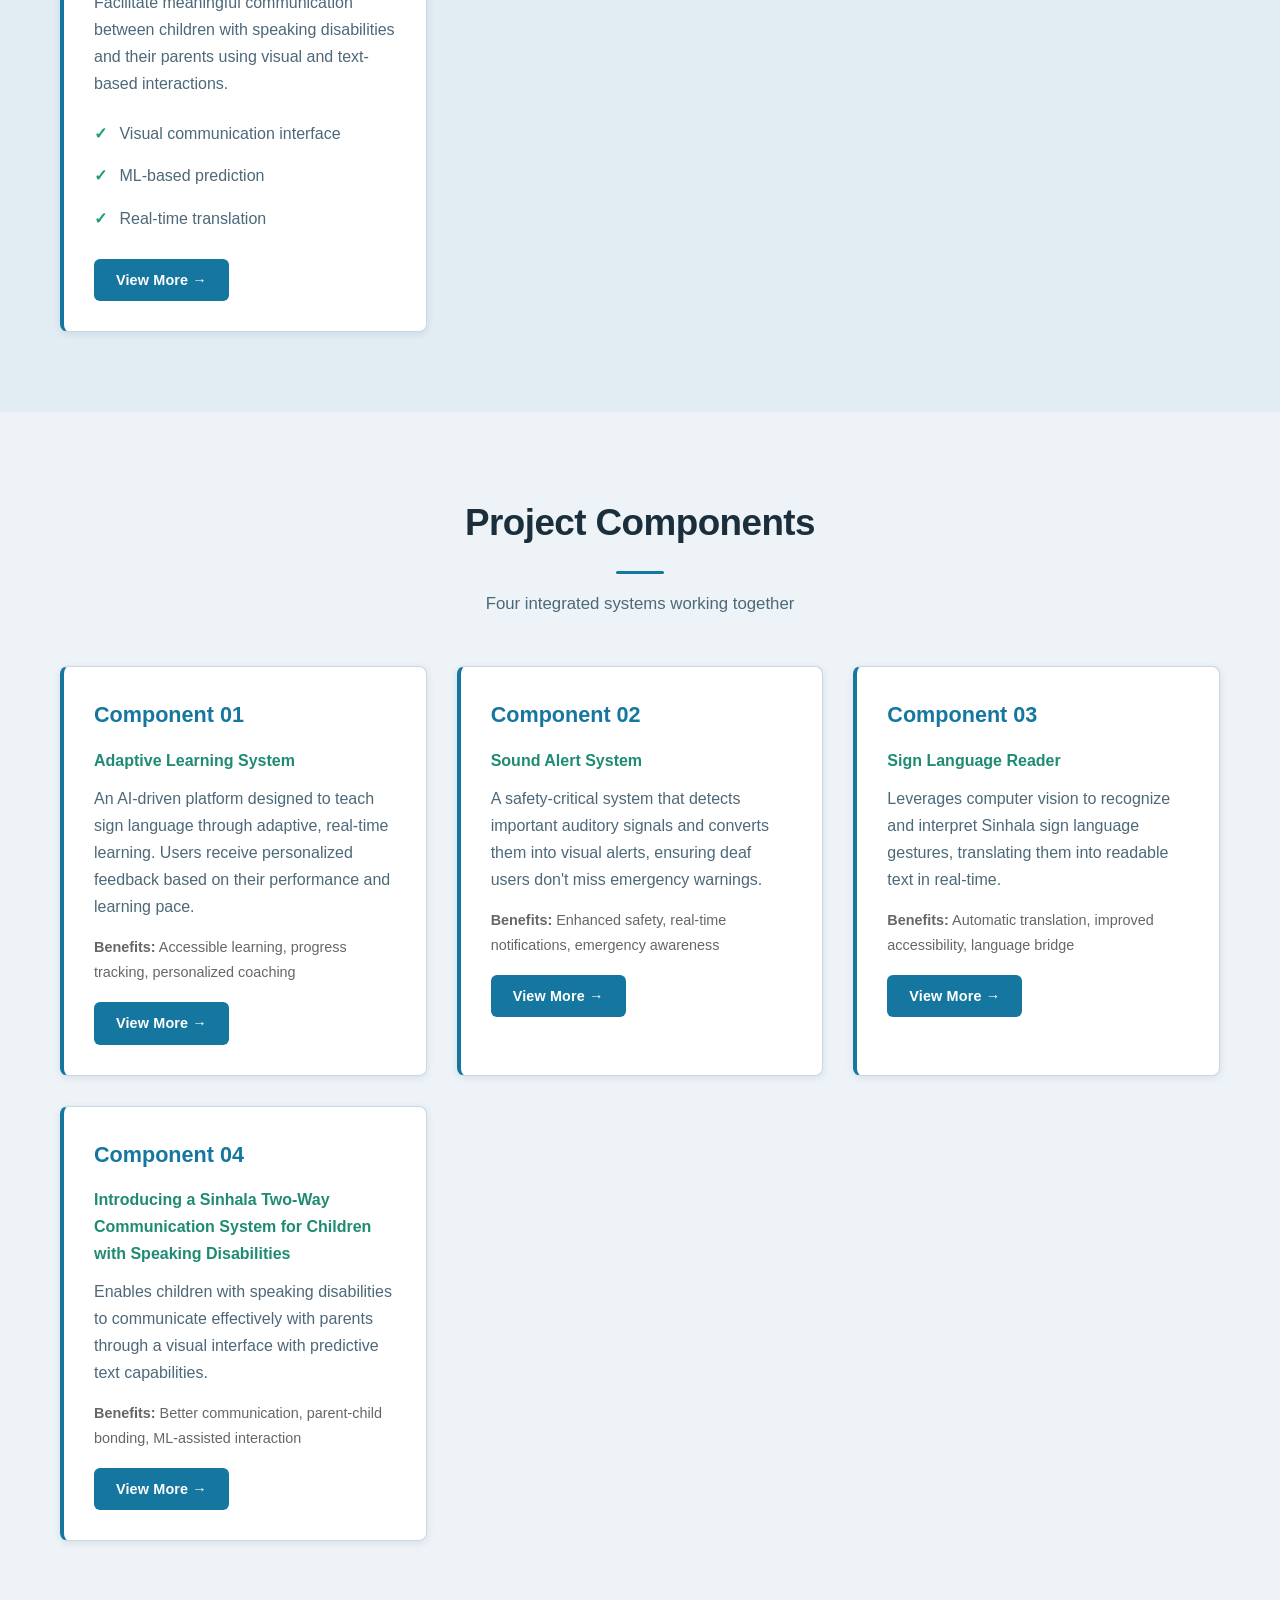
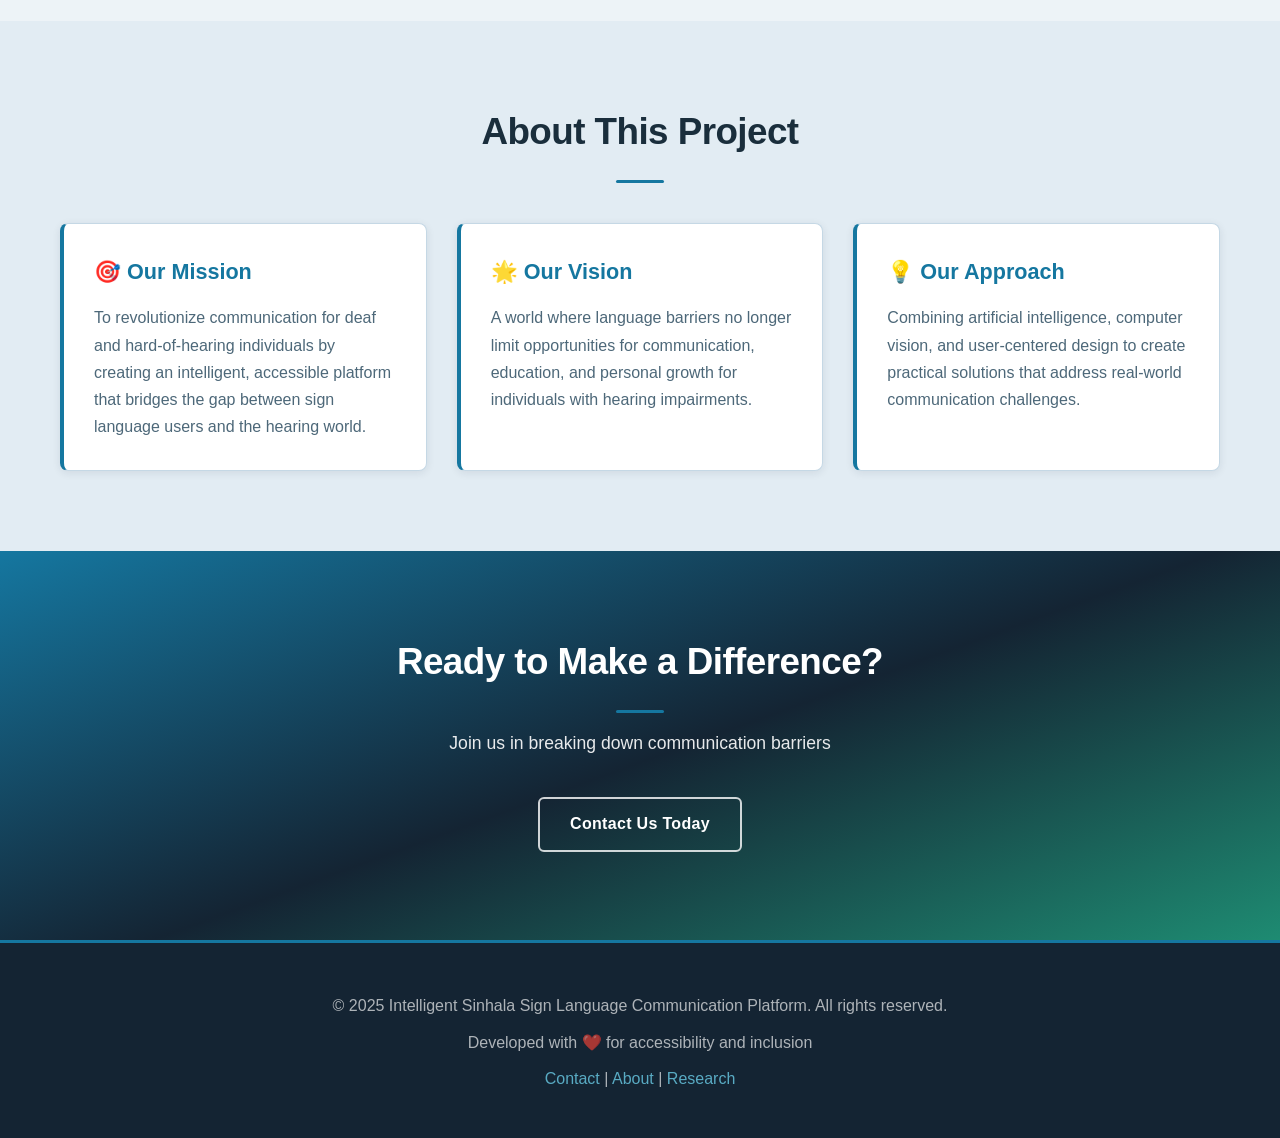
==== commit 8a661f8f: "Add logo to the header" ====
--- a/index.html
+++ b/index.html
@@ -10,7 +10,7 @@
     <!-- Navigation -->
     <nav>
         <div class="navbar">
-            <a href="index.html" class="logo">HearSense</a>
+            <a href="index.html" class="logo"><img src="images/Logo.jpeg" alt="HearSense Logo" class="logo-img"><span class="logo-text">HearSense</span></a>
             <div class="menu-toggle">
                 <span></span>
                 <span></span>
@@ -131,7 +131,7 @@
 
                 <div class="card">
                     <h3>Component 04</h3>
-                    <h4 style="color: #1e8b72; margin-bottom: 10px;">Two-Way Communication System</h4>
+                    <h4 style="color: #1e8b72; margin-bottom: 10px;"> Introducing a Sinhala Two-Way Communication System for Children with Speaking Disabilities</h4>
                     <p>Enables children with speaking disabilities to communicate effectively with parents through a visual interface with predictive text capabilities.</p>
                     <p style="margin-top: 15px; color: #666; font-size: 0.9rem;">
                         <strong>Benefits:</strong> Better communication, parent-child bonding, ML-assisted interaction
--- a/css/styles.css
+++ b/css/styles.css
@@ -43,17 +43,30 @@
     display: flex;
     justify-content: space-between;
     align-items: center;
-    height: 70px;
+    height: 106px;
 }
 
 .logo {
+    display: flex;
+    align-items: center;
+    gap: 10px;
+    text-decoration: none;
+}
+
+.logo-img {
+    height: 86px;
+    width: auto;
+    object-fit: contain;
+    display: block;
+}
+
+.logo-text {
     font-size: 1.8rem;
     font-weight: 700;
     background: linear-gradient(135deg, var(--primary-color), var(--secondary-color));
     -webkit-background-clip: text;
     -webkit-text-fill-color: transparent;
     background-clip: text;
-    text-decoration: none;
 }
 
 .nav-links {
